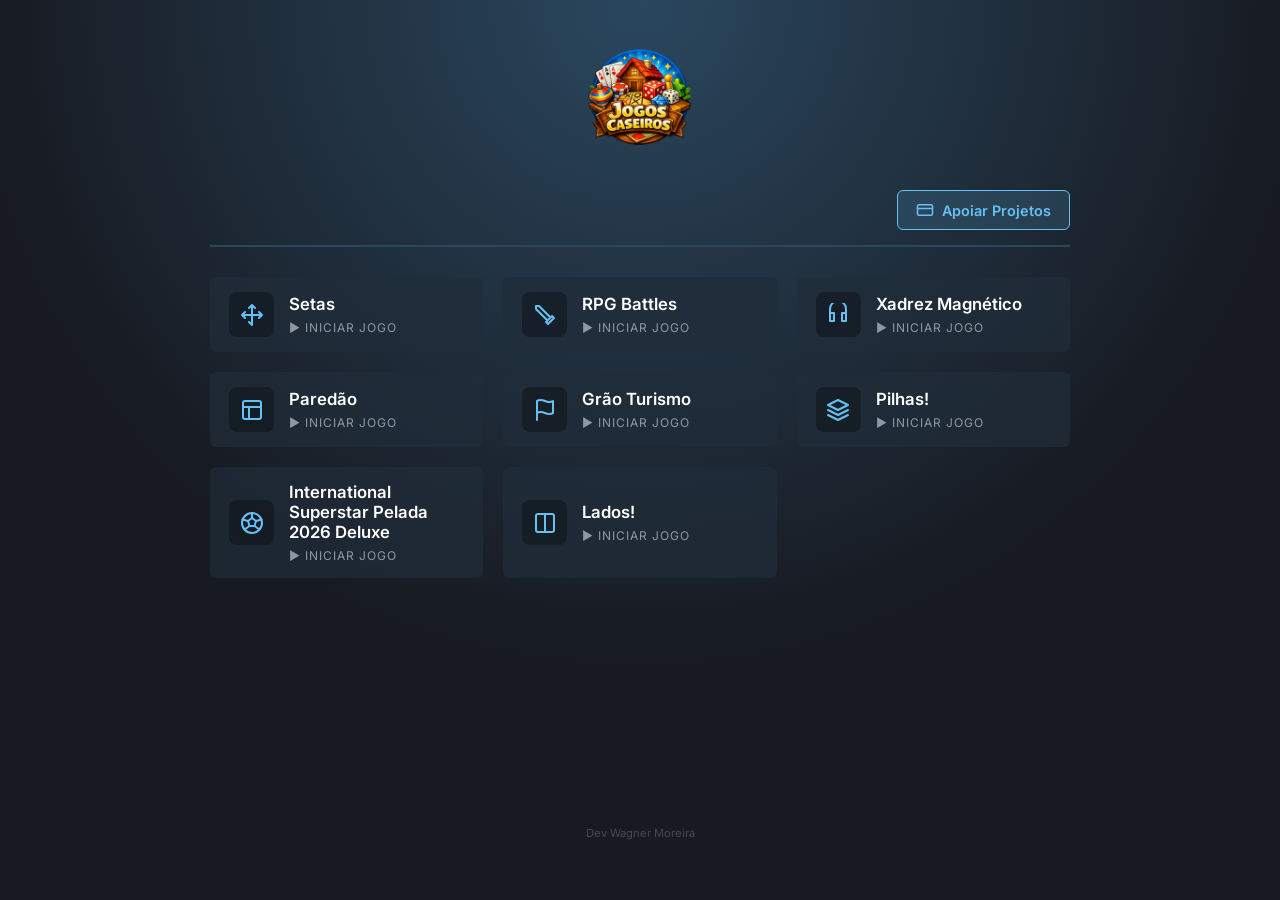
==== index.html @ 15d8c190 "Add files via upload" ====
<!DOCTYPE html>
<html lang="pt-BR">
<head>
    <meta charset="UTF-8">
    <meta name="viewport" content="width=device-width, initial-scale=1.0, maximum-scale=1.0, user-scalable=no">
    
    <!-- Link para o Manifest (Necessário para instalação PWA) -->
    <link rel="manifest" href="manifest.json">
    
    <meta name="mobile-web-app-capable" content="yes">
    <meta name="apple-mobile-web-app-capable" content="yes">
    <meta name="apple-mobile-web-app-status-bar-style" content="black-translucent">
    <meta name="apple-mobile-web-app-title" content="Jogos Caseiros">
    <meta name="theme-color" content="#171a21">
    
    <title>Jogos Caseiros</title>
    
    <style>
        @import url('https://fonts.googleapis.com/css2?family=Inter:wght@300;400;600;700&display=swap');

        * {
            margin: 0;
            padding: 0;
            box-sizing: border-box;
            font-family: 'Inter', sans-serif;
            -webkit-tap-highlight-color: transparent;
        }

        body {
            background-color: #171a21;
            color: #c7d5e0;
            display: flex;
            flex-direction: column;
            align-items: center;
            min-height: 100vh;
            overflow-x: hidden;
            background-image: radial-gradient(circle at 50% 0%, #2a475e 0%, #171a21 60%);
        }

        .app-container {
            width: 100%;
            max-width: 900px;
            padding: 40px 20px;
            display: flex;
            flex-direction: column;
            flex-grow: 1;
        }

        .site-logo {
            height: 120px;
            width: auto;
            max-width: 100%;
            object-fit: contain;
            display: block;
            margin: 0 auto 30px auto;
        }

        .screen {
            display: none;
            flex-direction: column;
            width: 100%;
            opacity: 0;
            transform: translateY(15px);
            transition: opacity 0.4s ease, transform 0.4s ease;
        }

        .screen.active {
            display: flex;
            opacity: 1;
            transform: translateY(0);
        }

        header {
            display: flex;
            justify-content: flex-end; 
            align-items: center; 
            border-bottom: 2px solid #2a475e;
            padding-bottom: 15px;
            margin-bottom: 30px;
            flex-wrap: wrap;
            gap: 15px;
        }

        .header-actions {
            display: flex;
            align-items: center;
            gap: 15px;
            flex-wrap: wrap;
            justify-content: flex-end;
        }

        @keyframes pulseGlow {
            0% { box-shadow: 0 0 0 0 rgba(102, 192, 244, 0.4); }
            70% { box-shadow: 0 0 0 8px rgba(102, 192, 244, 0); }
            100% { box-shadow: 0 0 0 0 rgba(102, 192, 244, 0); }
        }

        .action-btn {
            background: rgba(102, 192, 244, 0.15);
            color: #66c0f4;
            border: 1px solid #66c0f4;
            padding: 10px 18px;
            border-radius: 6px;
            font-size: 0.9rem;
            font-weight: 600;
            cursor: pointer;
            transition: all 0.3s ease;
            display: flex;
            align-items: center;
            gap: 8px;
        }

        .action-btn.highlight {
            animation: pulseGlow 2.5s infinite;
        }

        .action-btn:hover {
            background: #66c0f4;
            color: #171a21;
            animation: none; 
        }

        /* Botão de instalar (Escondido até que o celular permita) */
        #install-btn {
            display: none;
            background: #2a475e;
            color: #ffffff;
            border: 1px solid #66c0f4;
        }
        #install-btn:hover {
            background: #66c0f4;
            color: #171a21;
        }

        .library-grid {
            display: grid;
            grid-template-columns: repeat(auto-fill, minmax(260px, 1fr));
            gap: 20px;
        }

        .game-card {
            background-color: rgba(32, 45, 57, 0.7);
            border-radius: 6px;
            padding: 15px;
            display: flex;
            align-items: center;
            text-decoration: none;
            color: inherit;
            transition: all 0.3s cubic-bezier(0.25, 0.8, 0.25, 1);
            position: relative;
            overflow: hidden;
            border-left: 4px solid transparent;
        }

        .game-card:hover {
            background-color: #2a475e;
            border-left: 4px solid #66c0f4;
            transform: translateX(5px);
            box-shadow: 0 8px 20px rgba(0,0,0,0.4);
        }

        .game-card::after {
            content: '';
            position: absolute;
            top: 0; right: -100%; width: 50%; height: 100%;
            background: linear-gradient(to right, rgba(255,255,255,0) 0%, rgba(255,255,255,0.05) 50%, rgba(255,255,255,0) 100%);
            transform: skewX(-25deg);
            transition: all 0.5s ease;
        }
        .game-card:hover::after {
            right: 150%;
        }

        .icon-box {
            width: 45px;
            height: 45px;
            min-width: 45px;
            background: rgba(0,0,0,0.3);
            border-radius: 8px;
            display: flex;
            justify-content: center;
            align-items: center;
            margin-right: 15px;
            color: #66c0f4;
            transition: 0.3s;
        }

        .game-card:hover .icon-box {
            background: #66c0f4;
            color: #171a21;
        }

        .icon-box svg {
            width: 24px;
            height: 24px;
            stroke: currentColor;
            stroke-width: 2;
            stroke-linecap: round;
            stroke-linejoin: round;
            fill: none;
        }

        .game-info {
            display: flex;
            flex-direction: column;
        }

        .game-title {
            color: #ffffff;
            font-size: 1.05rem;
            font-weight: 600;
            line-height: 1.2;
        }

        .game-status {
            font-size: 0.75rem;
            color: #8f98a0;
            text-transform: uppercase;
            letter-spacing: 1px;
            margin-top: 6px;
            transition: 0.3s;
        }

        .game-card:hover .game-status {
            color: #66c0f4;
        }

        .donation-box {
            background: rgba(32, 45, 57, 0.8);
            border-radius: 8px;
            padding: 30px;
            text-align: center;
            max-width: 400px;
            margin: 40px auto 0 auto;
            box-shadow: 0 10px 30px rgba(0,0,0,0.5);
            border-top: 3px solid #66c0f4; 
        }

        .donation-box p {
            color: #8f98a0;
            margin-bottom: 20px;
            font-size: 0.9rem;
            line-height: 1.5;
        }

        .qr-wrapper {
            background: #ffffff;
            padding: 15px;
            border-radius: 8px;
            display: inline-block;
            margin-bottom: 20px;
        }

        .qr-code {
            width: 180px;
            height: 180px;
            display: block;
        }

        .btn-primary {
            background: linear-gradient(to right, #47bfff 0%, #1a44c2 60%);
            background-position: 25%;
            background-size: 200% auto;
            color: white;
            border: none;
            padding: 12px 20px;
            border-radius: 4px;
            font-size: 1rem;
            font-weight: 600;
            cursor: pointer;
            width: 100%;
            transition: all 0.3s ease;
        }

        .btn-primary:hover {
            background-position: 100%;
        }

        #toast {
            visibility: hidden;
            min-width: 280px;
            background-color: #212121;
            color: #66c0f4;
            border-left: 4px solid #66c0f4;
            display: flex;
            align-items: center;
            border-radius: 4px;
            padding: 16px;
            position: fixed;
            z-index: 10;
            bottom: -50px;
            right: 20px;
            font-size: 0.9rem;
            font-weight: 600;
            opacity: 0;
            transition: opacity 0.4s, bottom 0.4s;
            box-shadow: 0 5px 15px rgba(0,0,0,0.5);
        }

        #toast.show {
            visibility: visible;
            opacity: 1;
            bottom: 20px;
        }

        /* Modal para usuários de iPhone */
        #ios-modal {
            display: none;
            position: fixed;
            top: 0; left: 0; width: 100%; height: 100%;
            background: rgba(0,0,0,0.8);
            z-index: 100;
            justify-content: center;
            align-items: center;
            padding: 20px;
        }
        .ios-box {
            background: #171a21;
            border: 2px solid #66c0f4;
            border-radius: 12px;
            padding: 25px;
            text-align: center;
            max-width: 300px;
        }
        .ios-box p { margin-bottom: 15px; font-size: 0.95rem; }
        .ios-box svg { color: #66c0f4; margin: 10px 0; }

        footer {
            margin-top: auto;
            text-align: center;
            font-size: 0.7rem;
            color: #ffffff;
            opacity: 0.2;
            padding: 20px 0;
        }
    </style>
</head>
<body>

    <div class="app-container">
        
        <img src="assets/img/logo.png" alt="Logo" class="site-logo">
        
        <header>
            <div class="header-actions">
                <!-- Botão de Instalar App (PWA) -->
                <button id="install-btn" class="action-btn">
                    <svg width="18" height="18" viewBox="0 0 24 24" fill="none" stroke="currentColor" stroke-width="2" stroke-linecap="round" stroke-linejoin="round"><path d="M21 15v4a2 2 0 0 1-2 2H5a2 2 0 0 1-2-2v-4"/><polyline points="7 10 12 15 17 10"/><line x1="12" y1="15" x2="12" y2="3"/></svg>
                    Instalar App
                </button>

                <button class="action-btn highlight" onclick="switchScreen('screen-donation')">
                    <svg width="18" height="18" viewBox="0 0 24 24" fill="none" stroke="currentColor" stroke-width="2" stroke-linecap="round" stroke-linejoin="round"><rect x="2" y="5" width="20" height="14" rx="2"/><line x1="2" y1="10" x2="22" y2="10"/></svg>
                    Apoiar Projetos
                </button>
            </div>
        </header>

        <!-- TELA 1: JOGOS -->
        <main id="screen-home" class="screen active">
            <div class="library-grid">
                
                <a href="https://wgrmoreira.github.io/setas_metafofos/" class="game-card" target="_blank">
                    <div class="icon-box"><svg viewBox="0 0 24 24"><path d="M5 9l-3 3 3 3M9 5l3-3 3 3M19 9l3 3-3 3M9 19l3 3-3-3M2 12h20M12 2v20"/></svg></div>
                    <div class="game-info"><span class="game-title">Setas</span><span class="game-status">▶ Iniciar Jogo</span></div>
                </a>

                <a href="https://wgrmoreira.github.io/BattlesRPG/" class="game-card" target="_blank">
                    <div class="icon-box"><svg viewBox="0 0 24 24"><path d="M14.5 17.5L3 6V3h3l11.5 11.5M13 19l6-6 2 2-6 6-2-2z"/></svg></div>
                    <div class="game-info"><span class="game-title">RPG Battles</span><span class="game-status">▶ Iniciar Jogo</span></div>
                </a>

                <a href="https://wgrmoreira.github.io/XadrezMagnetico/" class="game-card" target="_blank">
                    <div class="icon-box"><svg viewBox="0 0 24 24"><path d="M4 10V6a8 8 0 0 1 16 0v4M4 10h4v8H4zM16 10h4v8h-4z"/></svg></div>
                    <div class="game-info"><span class="game-title">Xadrez Magnético</span><span class="game-status">▶ Iniciar Jogo</span></div>
                </a>

                <a href="https://wgrmoreira.github.io/Paredao/" class="game-card" target="_blank">
                    <div class="icon-box"><svg viewBox="0 0 24 24"><rect x="3" y="3" width="18" height="18" rx="2" ry="2"/><line x1="3" y1="9" x2="21" y2="9"/><line x1="9" y1="21" x2="9" y2="9"/></svg></div>
                    <div class="game-info"><span class="game-title">Paredão</span><span class="game-status">▶ Iniciar Jogo</span></div>
                </a>

                <a href="https://wgrmoreira.github.io/graoturismo/" class="game-card" target="_blank">
                    <div class="icon-box"><svg viewBox="0 0 24 24"><path d="M4 15s1-1 4-1 5 2 8 2 4-1 4-1V3s-1 1-4 1-5-2-8-2-4 1-4 1zM4 22v-7"/></svg></div>
                    <div class="game-info"><span class="game-title">Grão Turismo</span><span class="game-status">▶ Iniciar Jogo</span></div>
                </a>

                <a href="https://wgrmoreira.github.io/Pilhas/" class="game-card" target="_blank">
                    <div class="icon-box"><svg viewBox="0 0 24 24"><polygon points="12 2 2 7 12 12 22 7 12 2"/><polyline points="2 12 12 17 22 12"/><polyline points="2 17 12 22 22 17"/></svg></div>
                    <div class="game-info"><span class="game-title">Pilhas!</span><span class="game-status">▶ Iniciar Jogo</span></div>
                </a>

                <a href="https://wgrmoreira.github.io/Pelada26/" class="game-card" target="_blank">
                    <div class="icon-box">
                        <svg viewBox="0 0 24 24">
                            <circle cx="12" cy="12" r="10"/>
                            <polygon points="12 7 16 10 14.5 15 9.5 15 8 10"/>
                            <line x1="12" y1="2" x2="12" y2="7"/>
                            <line x1="21.5" y1="8.5" x2="16" y2="10"/>
                            <line x1="19.5" y1="18.5" x2="14.5" y2="15"/>
                            <line x1="4.5" y1="18.5" x2="9.5" y2="15"/>
                            <line x1="2.5" y1="8.5" x2="8" y2="10"/>
                        </svg>
                    </div>
                    <div class="game-info"><span class="game-title">International Superstar Pelada 2026 Deluxe</span><span class="game-status">▶ Iniciar Jogo</span></div>
                </a>

                <!-- Novo Jogo: Lados! -->
                <a href="https://wgrmoreira.github.io/lados/" class="game-card" target="_blank">
                    <div class="icon-box">
                        <svg viewBox="0 0 24 24">
                            <rect x="3" y="3" width="18" height="18" rx="2" ry="2"/>
                            <line x1="12" y1="3" x2="12" y2="21"/>
                        </svg>
                    </div>
                    <div class="game-info"><span class="game-title">Lados!</span><span class="game-status">▶ Iniciar Jogo</span></div>
                </a>

            </div>
        </main>

        <!-- TELA 2: DOAÇÃO -->
        <main id="screen-donation" class="screen">
            <button class="action-btn" style="width: fit-content; margin-bottom: 20px; animation: none;" onclick="switchScreen('screen-home')">
                <svg width="16" height="16" viewBox="0 0 24 24" fill="none" stroke="currentColor" stroke-width="2" stroke-linecap="round" stroke-linejoin="round"><line x1="19" y1="12" x2="5" y2="12"/><polyline points="12 19 5 12 12 5"/></svg>
                Voltar aos Jogos
            </button>

            <div class="donation-box">
                <h2 style="color: #ffffff; margin-bottom: 10px;">Apoie o Desenvolvedor</h2>
                <p>Apoie o desenvolvedor enviando um PIX de QUALQUER valor. Qualquer ajuda é bem vinda.<br>Nos próximos jogos farei homenagens a quem nos apoiar.</p>
                
                <div class="qr-wrapper">
                    <img id="qr-img" alt="QR Code PIX" class="qr-code">
                </div>
                
                <button class="btn-primary" onclick="copiarPix()">Copiar Código PIX</button>
            </div>
        </main>

        <footer>Dev Wagner Moreira</footer>
    </div>

    <!-- Modais e Avisos -->
    <div id="toast">
        <svg width="20" height="20" style="margin-right: 10px;" viewBox="0 0 24 24" fill="none" stroke="currentColor" stroke-width="2" stroke-linecap="round" stroke-linejoin="round"><path d="M22 11.08V12a10 10 0 1 1-5.93-9.14"/><polyline points="22 4 12 14.01 9 11.01"/></svg>
        Código PIX copiado!
    </div>

    <div id="ios-modal">
        <div class="ios-box">
            <h3 style="margin-bottom:10px; color:#ffffff;">Instalar no iPhone</h3>
            <p>Para instalar o app, toque no ícone de Compartilhar abaixo:</p>
            <svg width="30" height="30" viewBox="0 0 24 24" fill="none" stroke="currentColor" stroke-width="2" stroke-linecap="round" stroke-linejoin="round"><path d="M4 12v8a2 2 0 0 0 2 2h12a2 2 0 0 0 2-2v-8"/><polyline points="16 6 12 2 8 6"/><line x1="12" y1="2" x2="12" y2="15"/></svg>
            <p>E depois selecione:<br><strong>"Adicionar à Tela de Início"</strong></p>
            <button class="btn-primary" onclick="document.getElementById('ios-modal').style.display='none'">Entendi</button>
        </div>
    </div>

    <script>
        // Registrar Service Worker para PWA
        if ('serviceWorker' in navigator) {
            navigator.serviceWorker.register('sw.js').catch((error) => console.log('Service Worker falhou', error));
        }

        // Lógica de Instalação (PWA)
        let deferredPrompt;
        const installBtn = document.getElementById('install-btn');

        // Verifica se é iOS e se já não está instalado
        const isIos = () => {
            const userAgent = window.navigator.userAgent.toLowerCase();
            return /iphone|ipad|ipod/.test(userAgent);
        }
        const isInStandaloneMode = () => ('standalone' in window.navigator) && (window.navigator.standalone);

        if (isIos() && !isInStandaloneMode()) {
            installBtn.style.display = 'flex'; // Mostra botão no iOS
            installBtn.addEventListener('click', () => {
                document.getElementById('ios-modal').style.display = 'flex'; // Abre tutorial do iPhone
            });
        }

        // Detecta Android/Chrome e libera o prompt nativo
        window.addEventListener('beforeinstallprompt', (e) => {
            e.preventDefault(); 
            deferredPrompt = e; 
            installBtn.style.display = 'flex'; 
        });

        installBtn.addEventListener('click', async () => {
            if (deferredPrompt) {
                deferredPrompt.prompt();
                const { outcome } = await deferredPrompt.userChoice;
                if (outcome === 'accepted') {
                    installBtn.style.display = 'none'; 
                }
                deferredPrompt = null;
            }
        });

        // Lógica de Tela Cheia automática nos jogos
        function activateFullscreen() {
            if (!document.fullscreenElement) {
                document.documentElement.requestFullscreen().catch(() => {});
            }
        }
        document.body.addEventListener('click', activateFullscreen, { once: true });
        document.body.addEventListener('touchstart', activateFullscreen, { once: true });

        // Troca de Telas
        function switchScreen(screenId) {
            const screens = document.querySelectorAll('.screen');
            screens.forEach(screen => {
                if(screen.classList.contains('active')) {
                    screen.style.opacity = '0';
                    screen.style.transform = 'translateY(15px)';
                    setTimeout(() => screen.classList.remove('active'), 300);
                }
            });
            setTimeout(() => {
                const newScreen = document.getElementById(screenId);
                newScreen.classList.add('active');
                setTimeout(() => {
                    newScreen.style.opacity = '1';
                    newScreen.style.transform = 'translateY(0)';
                }, 50);
            }, 300);
        }

        // PIX
        const pixPayloadValido = "00020126330014br.gov.bcb.pix0111044311047635204000053039865802BR5911WGR MOREIRA6006BRASIL62070503***63046C23"; 
        document.getElementById('qr-img').src = `https://api.qrserver.com/v1/create-qr-code/?size=200x200&data=${encodeURIComponent(pixPayloadValido)}`;

        function copiarPix() {
            navigator.clipboard.writeText(pixPayloadValido).then(() => {
                const toast = document.getElementById("toast");
                toast.className = "show";
                setTimeout(() => { toast.className = toast.className.replace("show", ""); }, 3500);
            }).catch(err => console.error('Erro ao copiar: ', err));
        }
    </script>
</body>
</html>
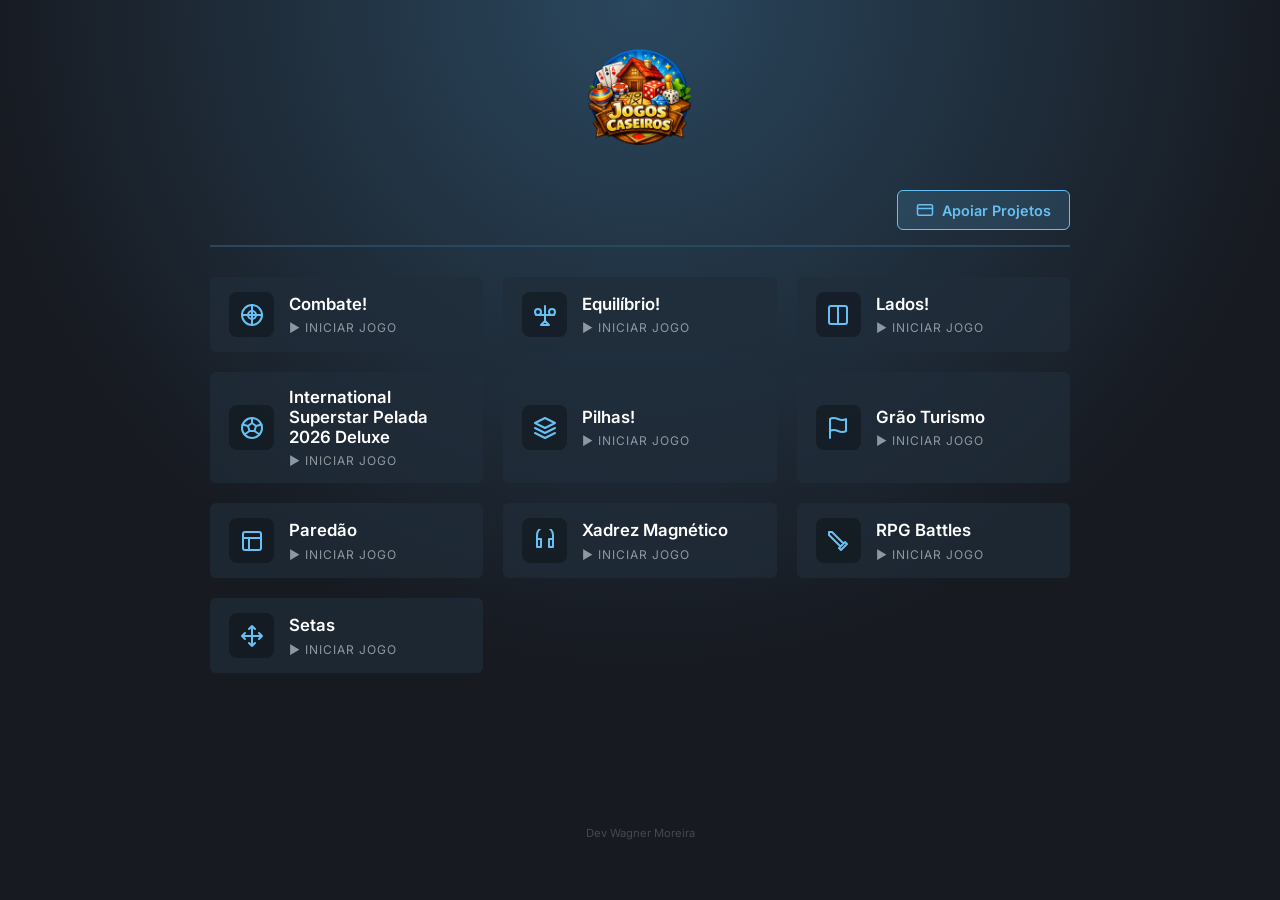
==== commit de5f001b: "Add files via upload" ====
--- a/index.html
+++ b/index.html
@@ -120,7 +120,6 @@
             animation: none; 
         }
 
-        /* Botão de instalar (Escondido até que o celular permita) */
         #install-btn {
             display: none;
             background: #2a475e;
@@ -303,7 +302,6 @@
             bottom: 20px;
         }
 
-        /* Modal para usuários de iPhone */
         #ios-modal {
             display: none;
             position: fixed;
@@ -343,7 +341,6 @@
         
         <header>
             <div class="header-actions">
-                <!-- Botão de Instalar App (PWA) -->
                 <button id="install-btn" class="action-btn">
                     <svg width="18" height="18" viewBox="0 0 24 24" fill="none" stroke="currentColor" stroke-width="2" stroke-linecap="round" stroke-linejoin="round"><path d="M21 15v4a2 2 0 0 1-2 2H5a2 2 0 0 1-2-2v-4"/><polyline points="7 10 12 15 17 10"/><line x1="12" y1="15" x2="12" y2="3"/></svg>
                     Instalar App
@@ -356,40 +353,49 @@
             </div>
         </header>
 
-        <!-- TELA 1: JOGOS -->
+        <!-- TELA 1: JOGOS (ORDENADOS DO MAIS NOVO AO MAIS VELHO) -->
         <main id="screen-home" class="screen active">
             <div class="library-grid">
+
+                <!-- NOVO: Combate! -->
+                <a href="https://wgrmoreira.github.io/Combate/" class="game-card" target="_blank">
+                    <div class="icon-box">
+                        <svg viewBox="0 0 24 24">
+                            <circle cx="12" cy="12" r="10"/>
+                            <line x1="12" y1="2" x2="12" y2="22"/>
+                            <line x1="2" y1="12" x2="22" y2="12"/>
+                            <circle cx="12" cy="12" r="4"/>
+                        </svg>
+                    </div>
+                    <div class="game-info"><span class="game-title">Combate!</span><span class="game-status">▶ Iniciar Jogo</span></div>
+                </a>
+
+                <!-- NOVO: Equilíbrio! -->
+                <a href="https://wgrmoreira.github.io/Equilibrar/" class="game-card" target="_blank">
+                    <div class="icon-box">
+                        <svg viewBox="0 0 24 24">
+                            <path d="M12 3v15"/>
+                            <path d="M3 12h18"/>
+                            <path d="M12 18l-4 4h8z"/>
+                            <circle cx="5" cy="9" r="3"/>
+                            <circle cx="19" cy="9" r="3"/>
+                        </svg>
+                    </div>
+                    <div class="game-info"><span class="game-title">Equilíbrio!</span><span class="game-status">▶ Iniciar Jogo</span></div>
+                </a>
                 
-                <a href="https://wgrmoreira.github.io/setas_metafofos/" class="game-card" target="_blank">
-                    <div class="icon-box"><svg viewBox="0 0 24 24"><path d="M5 9l-3 3 3 3M9 5l3-3 3 3M19 9l3 3-3 3M9 19l3 3-3-3M2 12h20M12 2v20"/></svg></div>
-                    <div class="game-info"><span class="game-title">Setas</span><span class="game-status">▶ Iniciar Jogo</span></div>
-                </a>
-
-                <a href="https://wgrmoreira.github.io/BattlesRPG/" class="game-card" target="_blank">
-                    <div class="icon-box"><svg viewBox="0 0 24 24"><path d="M14.5 17.5L3 6V3h3l11.5 11.5M13 19l6-6 2 2-6 6-2-2z"/></svg></div>
-                    <div class="game-info"><span class="game-title">RPG Battles</span><span class="game-status">▶ Iniciar Jogo</span></div>
-                </a>
-
-                <a href="https://wgrmoreira.github.io/XadrezMagnetico/" class="game-card" target="_blank">
-                    <div class="icon-box"><svg viewBox="0 0 24 24"><path d="M4 10V6a8 8 0 0 1 16 0v4M4 10h4v8H4zM16 10h4v8h-4z"/></svg></div>
-                    <div class="game-info"><span class="game-title">Xadrez Magnético</span><span class="game-status">▶ Iniciar Jogo</span></div>
-                </a>
-
-                <a href="https://wgrmoreira.github.io/Paredao/" class="game-card" target="_blank">
-                    <div class="icon-box"><svg viewBox="0 0 24 24"><rect x="3" y="3" width="18" height="18" rx="2" ry="2"/><line x1="3" y1="9" x2="21" y2="9"/><line x1="9" y1="21" x2="9" y2="9"/></svg></div>
-                    <div class="game-info"><span class="game-title">Paredão</span><span class="game-status">▶ Iniciar Jogo</span></div>
-                </a>
-
-                <a href="https://wgrmoreira.github.io/graoturismo/" class="game-card" target="_blank">
-                    <div class="icon-box"><svg viewBox="0 0 24 24"><path d="M4 15s1-1 4-1 5 2 8 2 4-1 4-1V3s-1 1-4 1-5-2-8-2-4 1-4 1zM4 22v-7"/></svg></div>
-                    <div class="game-info"><span class="game-title">Grão Turismo</span><span class="game-status">▶ Iniciar Jogo</span></div>
-                </a>
-
-                <a href="https://wgrmoreira.github.io/Pilhas/" class="game-card" target="_blank">
-                    <div class="icon-box"><svg viewBox="0 0 24 24"><polygon points="12 2 2 7 12 12 22 7 12 2"/><polyline points="2 12 12 17 22 12"/><polyline points="2 17 12 22 22 17"/></svg></div>
-                    <div class="game-info"><span class="game-title">Pilhas!</span><span class="game-status">▶ Iniciar Jogo</span></div>
-                </a>
-
+                <!-- Lados! -->
+                <a href="https://wgrmoreira.github.io/lados/" class="game-card" target="_blank">
+                    <div class="icon-box">
+                        <svg viewBox="0 0 24 24">
+                            <rect x="3" y="3" width="18" height="18" rx="2" ry="2"/>
+                            <line x1="12" y1="3" x2="12" y2="21"/>
+                        </svg>
+                    </div>
+                    <div class="game-info"><span class="game-title">Lados!</span><span class="game-status">▶ Iniciar Jogo</span></div>
+                </a>
+
+                <!-- International Superstar Pelada 2026 Deluxe -->
                 <a href="https://wgrmoreira.github.io/Pelada26/" class="game-card" target="_blank">
                     <div class="icon-box">
                         <svg viewBox="0 0 24 24">
@@ -405,15 +411,40 @@
                     <div class="game-info"><span class="game-title">International Superstar Pelada 2026 Deluxe</span><span class="game-status">▶ Iniciar Jogo</span></div>
                 </a>
 
-                <!-- Novo Jogo: Lados! -->
-                <a href="https://wgrmoreira.github.io/lados/" class="game-card" target="_blank">
-                    <div class="icon-box">
-                        <svg viewBox="0 0 24 24">
-                            <rect x="3" y="3" width="18" height="18" rx="2" ry="2"/>
-                            <line x1="12" y1="3" x2="12" y2="21"/>
-                        </svg>
-                    </div>
-                    <div class="game-info"><span class="game-title">Lados!</span><span class="game-status">▶ Iniciar Jogo</span></div>
+                <!-- Pilhas! -->
+                <a href="https://wgrmoreira.github.io/Pilhas/" class="game-card" target="_blank">
+                    <div class="icon-box"><svg viewBox="0 0 24 24"><polygon points="12 2 2 7 12 12 22 7 12 2"/><polyline points="2 12 12 17 22 12"/><polyline points="2 17 12 22 22 17"/></svg></div>
+                    <div class="game-info"><span class="game-title">Pilhas!</span><span class="game-status">▶ Iniciar Jogo</span></div>
+                </a>
+
+                <!-- Grão Turismo -->
+                <a href="https://wgrmoreira.github.io/graoturismo/" class="game-card" target="_blank">
+                    <div class="icon-box"><svg viewBox="0 0 24 24"><path d="M4 15s1-1 4-1 5 2 8 2 4-1 4-1V3s-1 1-4 1-5-2-8-2-4 1-4 1zM4 22v-7"/></svg></div>
+                    <div class="game-info"><span class="game-title">Grão Turismo</span><span class="game-status">▶ Iniciar Jogo</span></div>
+                </a>
+
+                <!-- Paredão -->
+                <a href="https://wgrmoreira.github.io/Paredao/" class="game-card" target="_blank">
+                    <div class="icon-box"><svg viewBox="0 0 24 24"><rect x="3" y="3" width="18" height="18" rx="2" ry="2"/><line x1="3" y1="9" x2="21" y2="9"/><line x1="9" y1="21" x2="9" y2="9"/></svg></div>
+                    <div class="game-info"><span class="game-title">Paredão</span><span class="game-status">▶ Iniciar Jogo</span></div>
+                </a>
+
+                <!-- Xadrez Magnético -->
+                <a href="https://wgrmoreira.github.io/XadrezMagnetico/" class="game-card" target="_blank">
+                    <div class="icon-box"><svg viewBox="0 0 24 24"><path d="M4 10V6a8 8 0 0 1 16 0v4M4 10h4v8H4zM16 10h4v8h-4z"/></svg></div>
+                    <div class="game-info"><span class="game-title">Xadrez Magnético</span><span class="game-status">▶ Iniciar Jogo</span></div>
+                </a>
+
+                <!-- RPG Battles -->
+                <a href="https://wgrmoreira.github.io/BattlesRPG/" class="game-card" target="_blank">
+                    <div class="icon-box"><svg viewBox="0 0 24 24"><path d="M14.5 17.5L3 6V3h3l11.5 11.5M13 19l6-6 2 2-6 6-2-2z"/></svg></div>
+                    <div class="game-info"><span class="game-title">RPG Battles</span><span class="game-status">▶ Iniciar Jogo</span></div>
+                </a>
+
+                <!-- Setas -->
+                <a href="https://wgrmoreira.github.io/setas_metafofos/" class="game-card" target="_blank">
+                    <div class="icon-box"><svg viewBox="0 0 24 24"><path d="M5 9l-3 3 3 3M9 5l3-3 3 3M19 9l3 3-3 3M9 19l3 3 3-3M2 12h20M12 2v20"/></svg></div>
+                    <div class="game-info"><span class="game-title">Setas</span><span class="game-status">▶ Iniciar Jogo</span></div>
                 </a>
 
             </div>
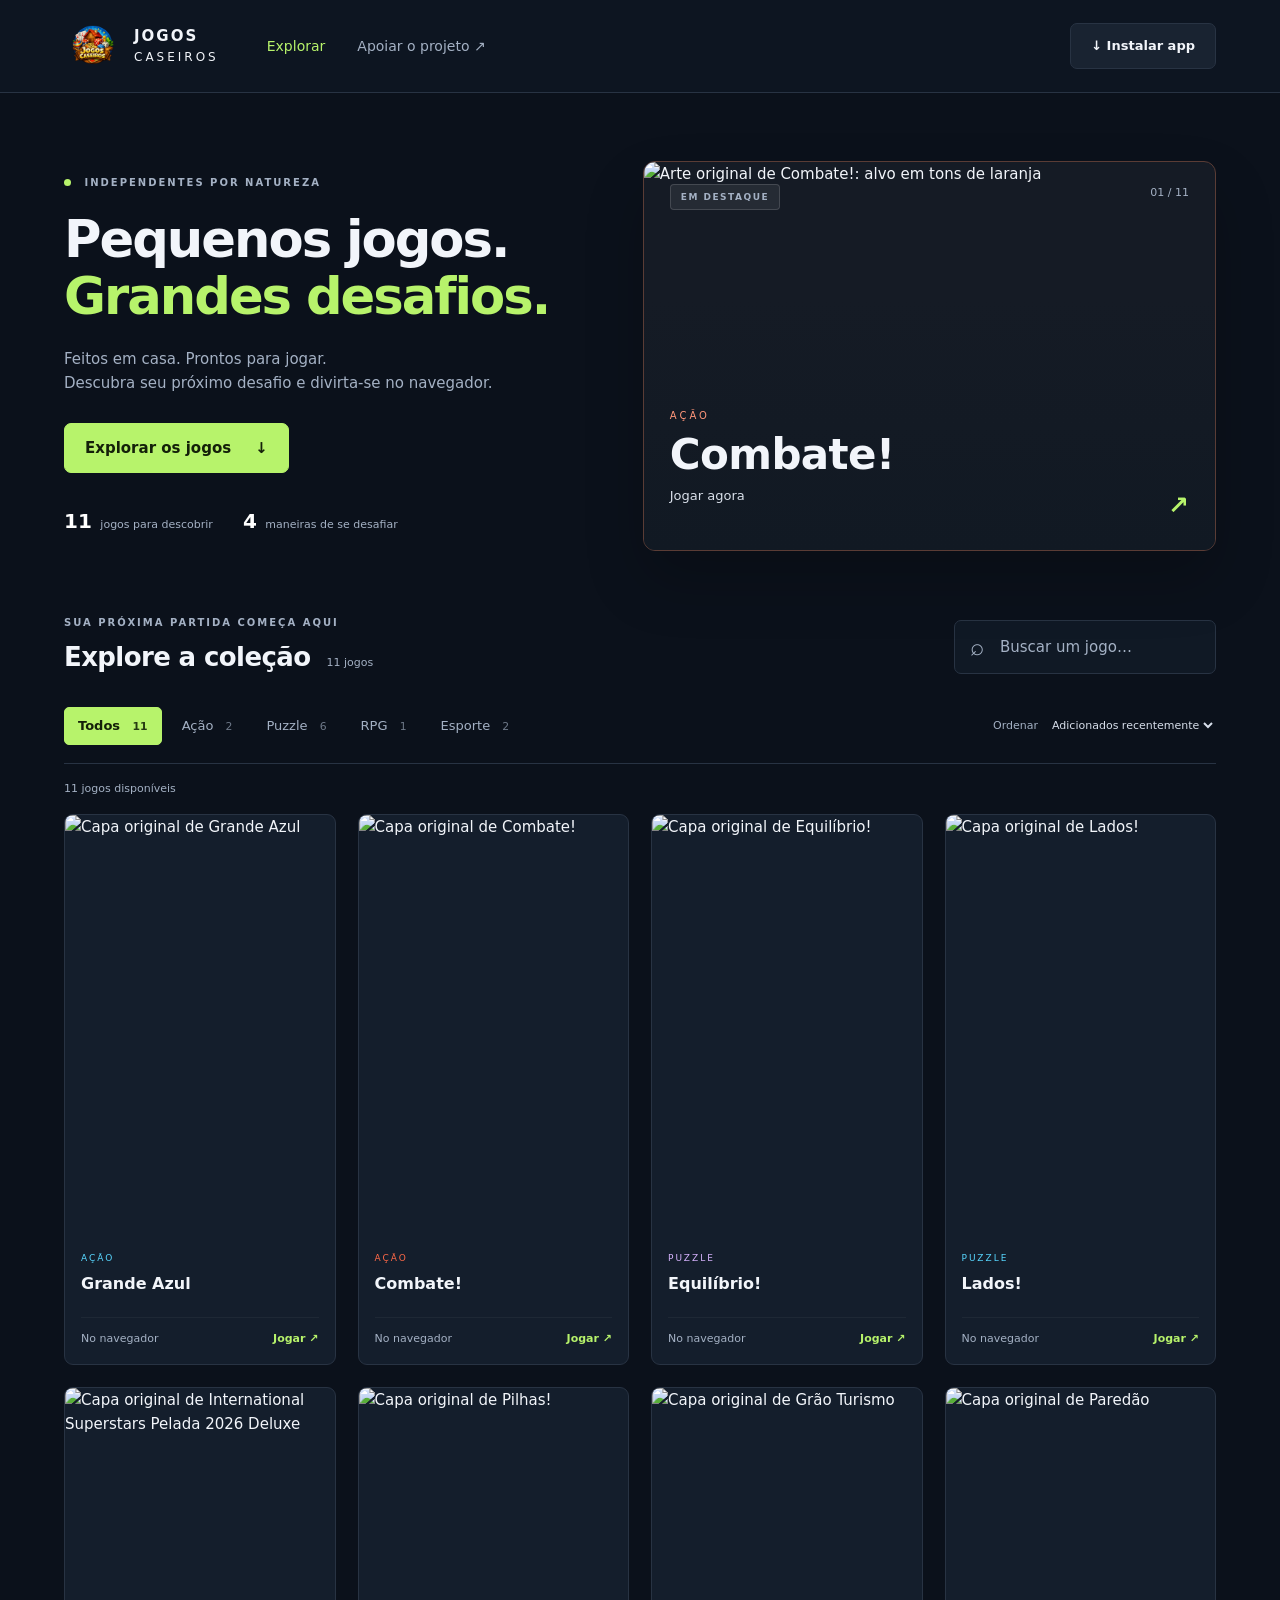
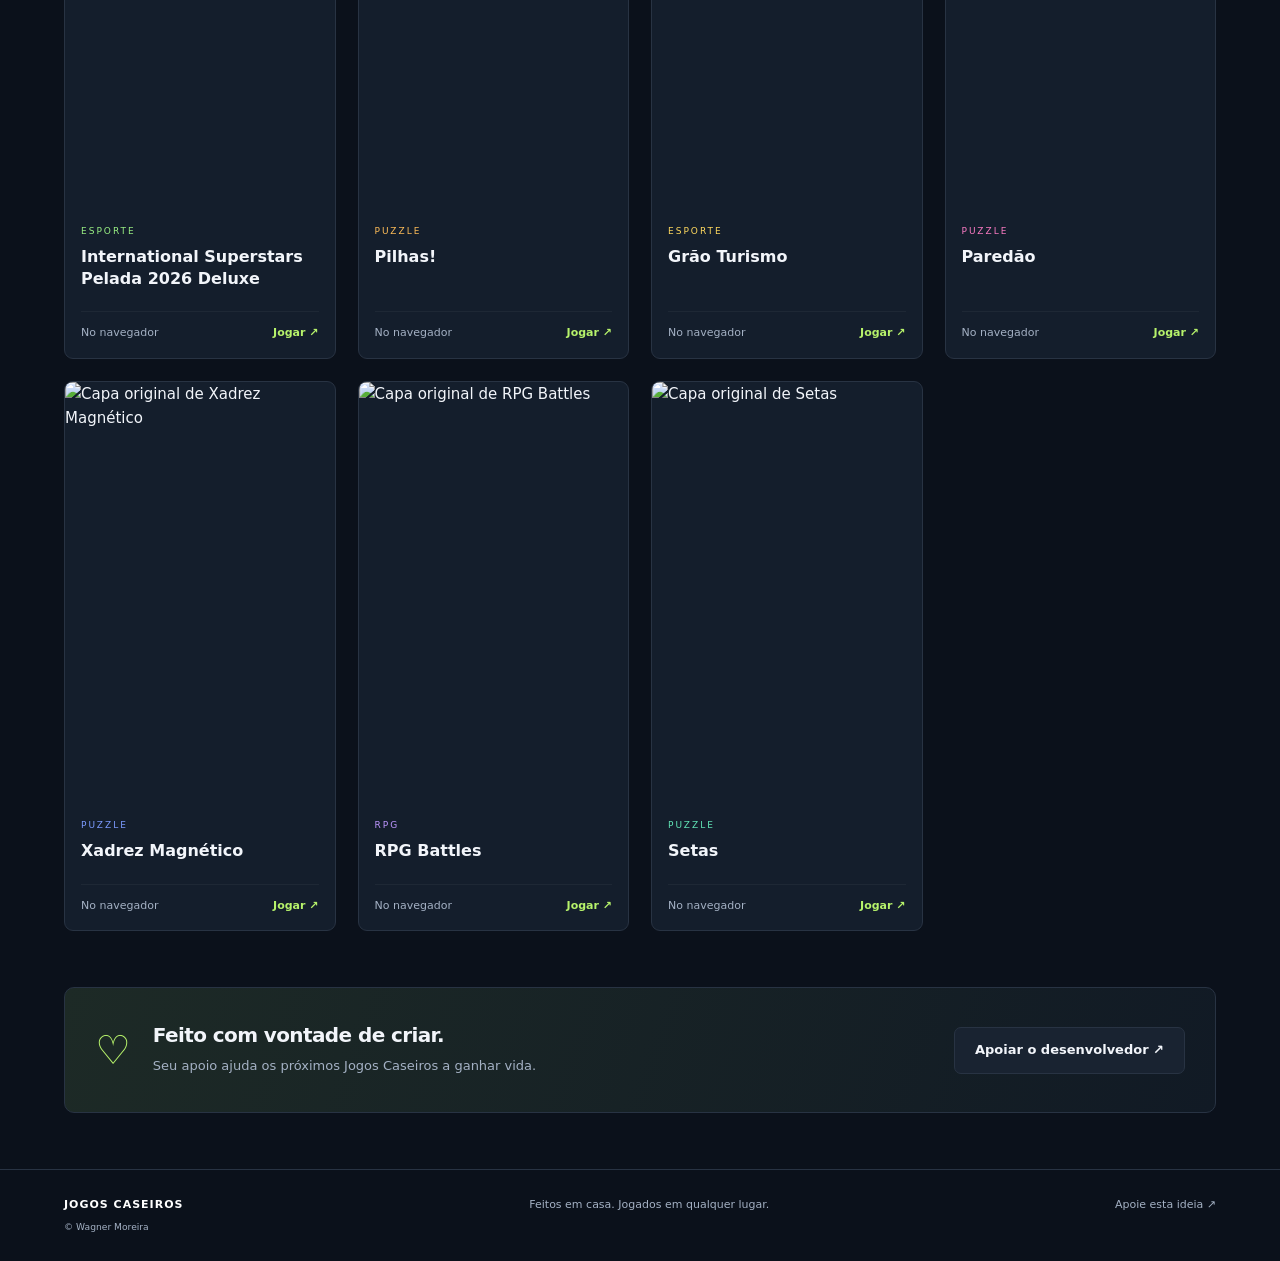
==== commit 4398153c: "Add files via upload" ====
--- a/index.html
+++ b/index.html
@@ -1,575 +1,8 @@
-<!DOCTYPE html>
-<html lang="pt-BR">
-<head>
-    <meta charset="UTF-8">
-    <meta name="viewport" content="width=device-width, initial-scale=1.0, maximum-scale=1.0, user-scalable=no">
-    
-    <!-- Link para o Manifest (Necessário para instalação PWA) -->
-    <link rel="manifest" href="manifest.json">
-    
-    <meta name="mobile-web-app-capable" content="yes">
-    <meta name="apple-mobile-web-app-capable" content="yes">
-    <meta name="apple-mobile-web-app-status-bar-style" content="black-translucent">
-    <meta name="apple-mobile-web-app-title" content="Jogos Caseiros">
-    <meta name="theme-color" content="#171a21">
-    
-    <title>Jogos Caseiros</title>
-    
-    <style>
-        @import url('https://fonts.googleapis.com/css2?family=Inter:wght@300;400;600;700&display=swap');
-
-        * {
-            margin: 0;
-            padding: 0;
-            box-sizing: border-box;
-            font-family: 'Inter', sans-serif;
-            -webkit-tap-highlight-color: transparent;
-        }
-
-        body {
-            background-color: #171a21;
-            color: #c7d5e0;
-            display: flex;
-            flex-direction: column;
-            align-items: center;
-            min-height: 100vh;
-            overflow-x: hidden;
-            background-image: radial-gradient(circle at 50% 0%, #2a475e 0%, #171a21 60%);
-        }
-
-        .app-container {
-            width: 100%;
-            max-width: 900px;
-            padding: 40px 20px;
-            display: flex;
-            flex-direction: column;
-            flex-grow: 1;
-        }
-
-        .site-logo {
-            height: 120px;
-            width: auto;
-            max-width: 100%;
-            object-fit: contain;
-            display: block;
-            margin: 0 auto 30px auto;
-        }
-
-        .screen {
-            display: none;
-            flex-direction: column;
-            width: 100%;
-            opacity: 0;
-            transform: translateY(15px);
-            transition: opacity 0.4s ease, transform 0.4s ease;
-        }
-
-        .screen.active {
-            display: flex;
-            opacity: 1;
-            transform: translateY(0);
-        }
-
-        header {
-            display: flex;
-            justify-content: flex-end; 
-            align-items: center; 
-            border-bottom: 2px solid #2a475e;
-            padding-bottom: 15px;
-            margin-bottom: 30px;
-            flex-wrap: wrap;
-            gap: 15px;
-        }
-
-        .header-actions {
-            display: flex;
-            align-items: center;
-            gap: 15px;
-            flex-wrap: wrap;
-            justify-content: flex-end;
-        }
-
-        @keyframes pulseGlow {
-            0% { box-shadow: 0 0 0 0 rgba(102, 192, 244, 0.4); }
-            70% { box-shadow: 0 0 0 8px rgba(102, 192, 244, 0); }
-            100% { box-shadow: 0 0 0 0 rgba(102, 192, 244, 0); }
-        }
-
-        .action-btn {
-            background: rgba(102, 192, 244, 0.15);
-            color: #66c0f4;
-            border: 1px solid #66c0f4;
-            padding: 10px 18px;
-            border-radius: 6px;
-            font-size: 0.9rem;
-            font-weight: 600;
-            cursor: pointer;
-            transition: all 0.3s ease;
-            display: flex;
-            align-items: center;
-            gap: 8px;
-        }
-
-        .action-btn.highlight {
-            animation: pulseGlow 2.5s infinite;
-        }
-
-        .action-btn:hover {
-            background: #66c0f4;
-            color: #171a21;
-            animation: none; 
-        }
-
-        #install-btn {
-            display: none;
-            background: #2a475e;
-            color: #ffffff;
-            border: 1px solid #66c0f4;
-        }
-        #install-btn:hover {
-            background: #66c0f4;
-            color: #171a21;
-        }
-
-        .library-grid {
-            display: grid;
-            grid-template-columns: repeat(auto-fill, minmax(260px, 1fr));
-            gap: 20px;
-        }
-
-        .game-card {
-            background-color: rgba(32, 45, 57, 0.7);
-            border-radius: 6px;
-            padding: 15px;
-            display: flex;
-            align-items: center;
-            text-decoration: none;
-            color: inherit;
-            transition: all 0.3s cubic-bezier(0.25, 0.8, 0.25, 1);
-            position: relative;
-            overflow: hidden;
-            border-left: 4px solid transparent;
-        }
-
-        .game-card:hover {
-            background-color: #2a475e;
-            border-left: 4px solid #66c0f4;
-            transform: translateX(5px);
-            box-shadow: 0 8px 20px rgba(0,0,0,0.4);
-        }
-
-        .game-card::after {
-            content: '';
-            position: absolute;
-            top: 0; right: -100%; width: 50%; height: 100%;
-            background: linear-gradient(to right, rgba(255,255,255,0) 0%, rgba(255,255,255,0.05) 50%, rgba(255,255,255,0) 100%);
-            transform: skewX(-25deg);
-            transition: all 0.5s ease;
-        }
-        .game-card:hover::after {
-            right: 150%;
-        }
-
-        .icon-box {
-            width: 45px;
-            height: 45px;
-            min-width: 45px;
-            background: rgba(0,0,0,0.3);
-            border-radius: 8px;
-            display: flex;
-            justify-content: center;
-            align-items: center;
-            margin-right: 15px;
-            color: #66c0f4;
-            transition: 0.3s;
-        }
-
-        .game-card:hover .icon-box {
-            background: #66c0f4;
-            color: #171a21;
-        }
-
-        .icon-box svg {
-            width: 24px;
-            height: 24px;
-            stroke: currentColor;
-            stroke-width: 2;
-            stroke-linecap: round;
-            stroke-linejoin: round;
-            fill: none;
-        }
-
-        .game-info {
-            display: flex;
-            flex-direction: column;
-        }
-
-        .game-title {
-            color: #ffffff;
-            font-size: 1.05rem;
-            font-weight: 600;
-            line-height: 1.2;
-        }
-
-        .game-status {
-            font-size: 0.75rem;
-            color: #8f98a0;
-            text-transform: uppercase;
-            letter-spacing: 1px;
-            margin-top: 6px;
-            transition: 0.3s;
-        }
-
-        .game-card:hover .game-status {
-            color: #66c0f4;
-        }
-
-        .donation-box {
-            background: rgba(32, 45, 57, 0.8);
-            border-radius: 8px;
-            padding: 30px;
-            text-align: center;
-            max-width: 400px;
-            margin: 40px auto 0 auto;
-            box-shadow: 0 10px 30px rgba(0,0,0,0.5);
-            border-top: 3px solid #66c0f4; 
-        }
-
-        .donation-box p {
-            color: #8f98a0;
-            margin-bottom: 20px;
-            font-size: 0.9rem;
-            line-height: 1.5;
-        }
-
-        .qr-wrapper {
-            background: #ffffff;
-            padding: 15px;
-            border-radius: 8px;
-            display: inline-block;
-            margin-bottom: 20px;
-        }
-
-        .qr-code {
-            width: 180px;
-            height: 180px;
-            display: block;
-        }
-
-        .btn-primary {
-            background: linear-gradient(to right, #47bfff 0%, #1a44c2 60%);
-            background-position: 25%;
-            background-size: 200% auto;
-            color: white;
-            border: none;
-            padding: 12px 20px;
-            border-radius: 4px;
-            font-size: 1rem;
-            font-weight: 600;
-            cursor: pointer;
-            width: 100%;
-            transition: all 0.3s ease;
-        }
-
-        .btn-primary:hover {
-            background-position: 100%;
-        }
-
-        #toast {
-            visibility: hidden;
-            min-width: 280px;
-            background-color: #212121;
-            color: #66c0f4;
-            border-left: 4px solid #66c0f4;
-            display: flex;
-            align-items: center;
-            border-radius: 4px;
-            padding: 16px;
-            position: fixed;
-            z-index: 10;
-            bottom: -50px;
-            right: 20px;
-            font-size: 0.9rem;
-            font-weight: 600;
-            opacity: 0;
-            transition: opacity 0.4s, bottom 0.4s;
-            box-shadow: 0 5px 15px rgba(0,0,0,0.5);
-        }
-
-        #toast.show {
-            visibility: visible;
-            opacity: 1;
-            bottom: 20px;
-        }
-
-        #ios-modal {
-            display: none;
-            position: fixed;
-            top: 0; left: 0; width: 100%; height: 100%;
-            background: rgba(0,0,0,0.8);
-            z-index: 100;
-            justify-content: center;
-            align-items: center;
-            padding: 20px;
-        }
-        .ios-box {
-            background: #171a21;
-            border: 2px solid #66c0f4;
-            border-radius: 12px;
-            padding: 25px;
-            text-align: center;
-            max-width: 300px;
-        }
-        .ios-box p { margin-bottom: 15px; font-size: 0.95rem; }
-        .ios-box svg { color: #66c0f4; margin: 10px 0; }
-
-        footer {
-            margin-top: auto;
-            text-align: center;
-            font-size: 0.7rem;
-            color: #ffffff;
-            opacity: 0.2;
-            padding: 20px 0;
-        }
-    </style>
-</head>
-<body>
-
-    <div class="app-container">
-        
-        <img src="assets/img/logo.png" alt="Logo" class="site-logo">
-        
-        <header>
-            <div class="header-actions">
-                <button id="install-btn" class="action-btn">
-                    <svg width="18" height="18" viewBox="0 0 24 24" fill="none" stroke="currentColor" stroke-width="2" stroke-linecap="round" stroke-linejoin="round"><path d="M21 15v4a2 2 0 0 1-2 2H5a2 2 0 0 1-2-2v-4"/><polyline points="7 10 12 15 17 10"/><line x1="12" y1="15" x2="12" y2="3"/></svg>
-                    Instalar App
-                </button>
-
-                <button class="action-btn highlight" onclick="switchScreen('screen-donation')">
-                    <svg width="18" height="18" viewBox="0 0 24 24" fill="none" stroke="currentColor" stroke-width="2" stroke-linecap="round" stroke-linejoin="round"><rect x="2" y="5" width="20" height="14" rx="2"/><line x1="2" y1="10" x2="22" y2="10"/></svg>
-                    Apoiar Projetos
-                </button>
-            </div>
-        </header>
-
-        <!-- TELA 1: JOGOS (ORDENADOS DO MAIS NOVO AO MAIS VELHO) -->
-        <main id="screen-home" class="screen active">
-            <div class="library-grid">
-
-                <!-- NOVO: Combate! -->
-                <a href="https://wgrmoreira.github.io/Combate/" class="game-card" target="_blank">
-                    <div class="icon-box">
-                        <svg viewBox="0 0 24 24">
-                            <circle cx="12" cy="12" r="10"/>
-                            <line x1="12" y1="2" x2="12" y2="22"/>
-                            <line x1="2" y1="12" x2="22" y2="12"/>
-                            <circle cx="12" cy="12" r="4"/>
-                        </svg>
-                    </div>
-                    <div class="game-info"><span class="game-title">Combate!</span><span class="game-status">▶ Iniciar Jogo</span></div>
-                </a>
-
-                <!-- NOVO: Equilíbrio! -->
-                <a href="https://wgrmoreira.github.io/Equilibrar/" class="game-card" target="_blank">
-                    <div class="icon-box">
-                        <svg viewBox="0 0 24 24">
-                            <path d="M12 3v15"/>
-                            <path d="M3 12h18"/>
-                            <path d="M12 18l-4 4h8z"/>
-                            <circle cx="5" cy="9" r="3"/>
-                            <circle cx="19" cy="9" r="3"/>
-                        </svg>
-                    </div>
-                    <div class="game-info"><span class="game-title">Equilíbrio!</span><span class="game-status">▶ Iniciar Jogo</span></div>
-                </a>
-                
-                <!-- Lados! -->
-                <a href="https://wgrmoreira.github.io/lados/" class="game-card" target="_blank">
-                    <div class="icon-box">
-                        <svg viewBox="0 0 24 24">
-                            <rect x="3" y="3" width="18" height="18" rx="2" ry="2"/>
-                            <line x1="12" y1="3" x2="12" y2="21"/>
-                        </svg>
-                    </div>
-                    <div class="game-info"><span class="game-title">Lados!</span><span class="game-status">▶ Iniciar Jogo</span></div>
-                </a>
-
-                <!-- International Superstar Pelada 2026 Deluxe -->
-                <a href="https://wgrmoreira.github.io/Pelada26/" class="game-card" target="_blank">
-                    <div class="icon-box">
-                        <svg viewBox="0 0 24 24">
-                            <circle cx="12" cy="12" r="10"/>
-                            <polygon points="12 7 16 10 14.5 15 9.5 15 8 10"/>
-                            <line x1="12" y1="2" x2="12" y2="7"/>
-                            <line x1="21.5" y1="8.5" x2="16" y2="10"/>
-                            <line x1="19.5" y1="18.5" x2="14.5" y2="15"/>
-                            <line x1="4.5" y1="18.5" x2="9.5" y2="15"/>
-                            <line x1="2.5" y1="8.5" x2="8" y2="10"/>
-                        </svg>
-                    </div>
-                    <div class="game-info"><span class="game-title">International Superstar Pelada 2026 Deluxe</span><span class="game-status">▶ Iniciar Jogo</span></div>
-                </a>
-
-                <!-- Pilhas! -->
-                <a href="https://wgrmoreira.github.io/Pilhas/" class="game-card" target="_blank">
-                    <div class="icon-box"><svg viewBox="0 0 24 24"><polygon points="12 2 2 7 12 12 22 7 12 2"/><polyline points="2 12 12 17 22 12"/><polyline points="2 17 12 22 22 17"/></svg></div>
-                    <div class="game-info"><span class="game-title">Pilhas!</span><span class="game-status">▶ Iniciar Jogo</span></div>
-                </a>
-
-                <!-- Grão Turismo -->
-                <a href="https://wgrmoreira.github.io/graoturismo/" class="game-card" target="_blank">
-                    <div class="icon-box"><svg viewBox="0 0 24 24"><path d="M4 15s1-1 4-1 5 2 8 2 4-1 4-1V3s-1 1-4 1-5-2-8-2-4 1-4 1zM4 22v-7"/></svg></div>
-                    <div class="game-info"><span class="game-title">Grão Turismo</span><span class="game-status">▶ Iniciar Jogo</span></div>
-                </a>
-
-                <!-- Paredão -->
-                <a href="https://wgrmoreira.github.io/Paredao/" class="game-card" target="_blank">
-                    <div class="icon-box"><svg viewBox="0 0 24 24"><rect x="3" y="3" width="18" height="18" rx="2" ry="2"/><line x1="3" y1="9" x2="21" y2="9"/><line x1="9" y1="21" x2="9" y2="9"/></svg></div>
-                    <div class="game-info"><span class="game-title">Paredão</span><span class="game-status">▶ Iniciar Jogo</span></div>
-                </a>
-
-                <!-- Xadrez Magnético -->
-                <a href="https://wgrmoreira.github.io/XadrezMagnetico/" class="game-card" target="_blank">
-                    <div class="icon-box"><svg viewBox="0 0 24 24"><path d="M4 10V6a8 8 0 0 1 16 0v4M4 10h4v8H4zM16 10h4v8h-4z"/></svg></div>
-                    <div class="game-info"><span class="game-title">Xadrez Magnético</span><span class="game-status">▶ Iniciar Jogo</span></div>
-                </a>
-
-                <!-- RPG Battles -->
-                <a href="https://wgrmoreira.github.io/BattlesRPG/" class="game-card" target="_blank">
-                    <div class="icon-box"><svg viewBox="0 0 24 24"><path d="M14.5 17.5L3 6V3h3l11.5 11.5M13 19l6-6 2 2-6 6-2-2z"/></svg></div>
-                    <div class="game-info"><span class="game-title">RPG Battles</span><span class="game-status">▶ Iniciar Jogo</span></div>
-                </a>
-
-                <!-- Setas -->
-                <a href="https://wgrmoreira.github.io/setas_metafofos/" class="game-card" target="_blank">
-                    <div class="icon-box"><svg viewBox="0 0 24 24"><path d="M5 9l-3 3 3 3M9 5l3-3 3 3M19 9l3 3-3 3M9 19l3 3 3-3M2 12h20M12 2v20"/></svg></div>
-                    <div class="game-info"><span class="game-title">Setas</span><span class="game-status">▶ Iniciar Jogo</span></div>
-                </a>
-
-            </div>
-        </main>
-
-        <!-- TELA 2: DOAÇÃO -->
-        <main id="screen-donation" class="screen">
-            <button class="action-btn" style="width: fit-content; margin-bottom: 20px; animation: none;" onclick="switchScreen('screen-home')">
-                <svg width="16" height="16" viewBox="0 0 24 24" fill="none" stroke="currentColor" stroke-width="2" stroke-linecap="round" stroke-linejoin="round"><line x1="19" y1="12" x2="5" y2="12"/><polyline points="12 19 5 12 12 5"/></svg>
-                Voltar aos Jogos
-            </button>
-
-            <div class="donation-box">
-                <h2 style="color: #ffffff; margin-bottom: 10px;">Apoie o Desenvolvedor</h2>
-                <p>Apoie o desenvolvedor enviando um PIX de QUALQUER valor. Qualquer ajuda é bem vinda.<br>Nos próximos jogos farei homenagens a quem nos apoiar.</p>
-                
-                <div class="qr-wrapper">
-                    <img id="qr-img" alt="QR Code PIX" class="qr-code">
-                </div>
-                
-                <button class="btn-primary" onclick="copiarPix()">Copiar Código PIX</button>
-            </div>
-        </main>
-
-        <footer>Dev Wagner Moreira</footer>
-    </div>
-
-    <!-- Modais e Avisos -->
-    <div id="toast">
-        <svg width="20" height="20" style="margin-right: 10px;" viewBox="0 0 24 24" fill="none" stroke="currentColor" stroke-width="2" stroke-linecap="round" stroke-linejoin="round"><path d="M22 11.08V12a10 10 0 1 1-5.93-9.14"/><polyline points="22 4 12 14.01 9 11.01"/></svg>
-        Código PIX copiado!
-    </div>
-
-    <div id="ios-modal">
-        <div class="ios-box">
-            <h3 style="margin-bottom:10px; color:#ffffff;">Instalar no iPhone</h3>
-            <p>Para instalar o app, toque no ícone de Compartilhar abaixo:</p>
-            <svg width="30" height="30" viewBox="0 0 24 24" fill="none" stroke="currentColor" stroke-width="2" stroke-linecap="round" stroke-linejoin="round"><path d="M4 12v8a2 2 0 0 0 2 2h12a2 2 0 0 0 2-2v-8"/><polyline points="16 6 12 2 8 6"/><line x1="12" y1="2" x2="12" y2="15"/></svg>
-            <p>E depois selecione:<br><strong>"Adicionar à Tela de Início"</strong></p>
-            <button class="btn-primary" onclick="document.getElementById('ios-modal').style.display='none'">Entendi</button>
-        </div>
-    </div>
-
-    <script>
-        // Registrar Service Worker para PWA
-        if ('serviceWorker' in navigator) {
-            navigator.serviceWorker.register('sw.js').catch((error) => console.log('Service Worker falhou', error));
-        }
-
-        // Lógica de Instalação (PWA)
-        let deferredPrompt;
-        const installBtn = document.getElementById('install-btn');
-
-        // Verifica se é iOS e se já não está instalado
-        const isIos = () => {
-            const userAgent = window.navigator.userAgent.toLowerCase();
-            return /iphone|ipad|ipod/.test(userAgent);
-        }
-        const isInStandaloneMode = () => ('standalone' in window.navigator) && (window.navigator.standalone);
-
-        if (isIos() && !isInStandaloneMode()) {
-            installBtn.style.display = 'flex'; // Mostra botão no iOS
-            installBtn.addEventListener('click', () => {
-                document.getElementById('ios-modal').style.display = 'flex'; // Abre tutorial do iPhone
-            });
-        }
-
-        // Detecta Android/Chrome e libera o prompt nativo
-        window.addEventListener('beforeinstallprompt', (e) => {
-            e.preventDefault(); 
-            deferredPrompt = e; 
-            installBtn.style.display = 'flex'; 
-        });
-
-        installBtn.addEventListener('click', async () => {
-            if (deferredPrompt) {
-                deferredPrompt.prompt();
-                const { outcome } = await deferredPrompt.userChoice;
-                if (outcome === 'accepted') {
-                    installBtn.style.display = 'none'; 
-                }
-                deferredPrompt = null;
-            }
-        });
-
-        // Lógica de Tela Cheia automática nos jogos
-        function activateFullscreen() {
-            if (!document.fullscreenElement) {
-                document.documentElement.requestFullscreen().catch(() => {});
-            }
-        }
-        document.body.addEventListener('click', activateFullscreen, { once: true });
-        document.body.addEventListener('touchstart', activateFullscreen, { once: true });
-
-        // Troca de Telas
-        function switchScreen(screenId) {
-            const screens = document.querySelectorAll('.screen');
-            screens.forEach(screen => {
-                if(screen.classList.contains('active')) {
-                    screen.style.opacity = '0';
-                    screen.style.transform = 'translateY(15px)';
-                    setTimeout(() => screen.classList.remove('active'), 300);
-                }
-            });
-            setTimeout(() => {
-                const newScreen = document.getElementById(screenId);
-                newScreen.classList.add('active');
-                setTimeout(() => {
-                    newScreen.style.opacity = '1';
-                    newScreen.style.transform = 'translateY(0)';
-                }, 50);
-            }, 300);
-        }
-
-        // PIX
-        const pixPayloadValido = "00020126330014br.gov.bcb.pix0111044311047635204000053039865802BR5911WGR MOREIRA6006BRASIL62070503***63046C23"; 
-        document.getElementById('qr-img').src = `https://api.qrserver.com/v1/create-qr-code/?size=200x200&data=${encodeURIComponent(pixPayloadValido)}`;
-
-        function copiarPix() {
-            navigator.clipboard.writeText(pixPayloadValido).then(() => {
-                const toast = document.getElementById("toast");
-                toast.className = "show";
-                setTimeout(() => { toast.className = toast.className.replace("show", ""); }, 3500);
-            }).catch(err => console.error('Erro ao copiar: ', err));
-        }
-    </script>
-</body>
-</html>+<!doctype html>
+<html lang="pt-BR"><head><meta charset="utf-8"><meta name="viewport" content="width=device-width, initial-scale=1"><meta name="theme-color" content="#0b111b"><meta name="description" content="Jogos Caseiros: explore onze jogos independentes de ação, puzzle, RPG e esporte. Escolha seu próximo desafio e jogue no navegador."><title>Jogos Caseiros — seu próximo desafio</title><link rel="icon" href="assets/icon.svg" type="image/svg+xml"><link rel="manifest" href="manifest.json"><link rel="apple-touch-icon" href="assets/img/logo.png"><link rel="stylesheet" href="style.css"><script src="games.js" defer></script><script src="pix.js" defer></script><script src="app.js" defer></script></head>
+<body><a class="skip" href="#content">Pular para o conteúdo</a><header class="topbar"><a class="brand" href="#home"><img src="assets/img/logo.png" alt="Jogos Caseiros"><span>JOGOS<span class="brand-light">CASEIROS</span></span></a><nav aria-label="Principal"><a href="#home" id="nav-home">Explorar</a><a href="#apoio" id="nav-support">Apoiar o projeto <span aria-hidden="true">↗</span></a></nav><button id="install-btn" class="secondary">↓ Instalar app</button></header>
+<main id="content" tabindex="-1"><section id="screen-home"><div class="hero"><div class="hero-copy"><p class="eyebrow"><span class="dot"></span> INDEPENDENTES POR NATUREZA</p><h1>Pequenos jogos.<br><em>Grandes desafios.</em></h1><p>Feitos em casa. Prontos para jogar.<br>Descubra seu próximo desafio e divirta-se no navegador.</p><a class="primary" href="#catalogo">Explorar os jogos <span>↓</span></a><div class="hero-stats"><span><b>11</b> jogos para descobrir</span><span><b>4</b> maneiras de se desafiar</span></div></div><a class="featured" href="https://wgrmoreira.github.io/Combate/" target="_blank" rel="noopener noreferrer"><img src="assets/covers/0.svg" alt="Arte original de Combate!: alvo em tons de laranja"><div class="feature-top"><span class="pill">EM DESTAQUE</span><span>01 / 11</span></div><div class="feature-bottom"><p>AÇÃO</p><h2>Combate!</h2><span class="feature-play">Jogar agora <b>↗</b></span></div></a></div>
+<section id="catalogo" aria-labelledby="catalog-title"><div class="section-heading"><div><p class="eyebrow">SUA PRÓXIMA PARTIDA COMEÇA AQUI</p><h2 id="catalog-title">Explore a coleção<span class="small-count">11 jogos</span></h2></div><label class="search"><span aria-hidden="true">⌕</span><input id="search" type="search" placeholder="Buscar um jogo…" aria-label="Buscar jogos"></label></div><div class="toolbar"><div class="filters" role="group" aria-label="Categoria"><button class="selected" data-category="Todos" aria-pressed="true">Todos <small>11</small></button><button data-category="Ação" aria-pressed="false">Ação <small>2</small></button><button data-category="Puzzle" aria-pressed="false">Puzzle <small>6</small></button><button data-category="RPG" aria-pressed="false">RPG <small>1</small></button><button data-category="Esporte" aria-pressed="false">Esporte <small>2</small></button></div><label class="sort">Ordenar <select id="sort"><option value="original">Adicionados recentemente</option><option value="az">Nome: A–Z</option><option value="za">Nome: Z–A</option></select></label></div><p id="results" class="results" role="status" aria-live="polite"></p><div id="grid" class="grid"></div><div id="empty" hidden><h3>Nenhum jogo encontrado</h3><p>Tente outro nome ou explore todas as categorias.</p><button id="reset" class="secondary">Limpar filtros</button></div><noscript><p>Ative o JavaScript para usar os filtros. <a href="original.html">Acesse o catálogo original.</a></p></noscript></section>
+<aside class="support-banner"><div class="support-symbol" aria-hidden="true">♡</div><div><h2>Feito com vontade de criar.</h2><p>Seu apoio ajuda os próximos Jogos Caseiros a ganhar vida.</p></div><a class="secondary" href="#apoio">Apoiar o desenvolvedor ↗</a></aside></section>
+<section id="screen-donation" hidden aria-labelledby="support-title"><a class="back" href="#home">← Voltar aos jogos</a><div class="donation-layout"><div><p class="eyebrow">FAÇA PARTE DA PRÓXIMA FASE</p><h1 id="support-title">Um pequeno apoio.<br><em>Novas possibilidades.</em></h1><p class="support-copy">Apoie o desenvolvedor enviando um PIX de qualquer valor. Qualquer ajuda é bem-vinda.</p><p class="support-copy">Nos próximos jogos farei homenagens a quem nos apoiar.</p><span class="signature">Wagner Moreira<br><small>Desenvolvedor de Jogos Caseiros</small></span></div><div class="donation-box"><span class="pill">APOIE VIA PIX</span><h2>Obrigado por jogar junto.</h2><p>Abra o app do seu banco e escaneie o QR Code.</p><div class="qr-wrapper"><img id="qr-img" alt="QR Code PIX original de apoio ao desenvolvedor" width="200" height="200"></div><button class="primary" id="copy-pix">Copiar código PIX <span>⧉</span></button><details><summary>Ver código PIX</summary><label for="pix-code">Selecione e copie manualmente se necessário.</label><textarea id="pix-code" readonly rows="5"></textarea></details></div></div></section></main>
+<footer><span>JOGOS CASEIROS <small>© Wagner Moreira</small></span><span>Feitos em casa. Jogados em qualquer lugar.</span><a href="#apoio">Apoie esta ideia ↗</a></footer><div id="toast" role="status" aria-live="polite"></div><dialog id="install-modal"><button class="close" aria-label="Fechar">×</button><p class="eyebrow">SEMPRE POR PERTO</p><h2>Leve os jogos com você.</h2><p id="install-instructions">No menu do navegador, escolha “Instalar app” ou “Adicionar à tela inicial”.</p><p class="muted">O catálogo pode ser consultado offline após a primeira visita. Os jogos e o QR Code precisam de internet.</p><button class="primary close-modal">Entendi</button></dialog></body></html>
--- a/style.css
+++ b/style.css
@@ -0,0 +1,6 @@
+:root{color-scheme:dark;--bg:#0b111b;--panel:#141e2c;--text:#f2f5fa;--muted:#a4b1c4;--line:#283343;--accent:#b7f36b}*{box-sizing:border-box}html{scroll-behavior:smooth;scroll-padding-top:30px}body{margin:0;background:var(--bg);color:var(--text);font:15px/1.6 system-ui,-apple-system,"Segoe UI",sans-serif}a{color:inherit;text-decoration:none}button,input,select,textarea{font:inherit}button,a,input,select,summary{touch-action:manipulation}button{cursor:pointer}button:focus-visible,a:focus-visible,input:focus-visible,select:focus-visible,summary:focus-visible{outline:3px solid var(--accent);outline-offset:5px}button{color:inherit}button[hidden],[hidden]{display:none!important}.topbar{padding:22px max(5vw,24px);display:flex;align-items:center;gap:48px;border-bottom:1px solid var(--line);background:#0d1521}.brand{display:flex;align-items:center;gap:12px;font-weight:900;line-height:1.05;letter-spacing:2px;font-size:15px}.brand img{width:58px;height:48px;object-fit:contain}.brand-light{display:block;font-weight:400;font-size:12px;letter-spacing:3px;margin-top:6px}nav{display:flex;gap:32px;flex:1}nav a{color:var(--muted);font-size:14px}nav a[aria-current=page]{color:var(--accent)}.primary,.secondary{display:inline-flex;align-items:center;justify-content:center;gap:24px;padding:12px 20px;border-radius:7px;font-weight:650;border:1px solid var(--line);transition:background .2s,transform .2s}.primary{background:var(--accent);color:#142009;border-color:var(--accent)}.primary:hover{background:#c9ff8b;transform:translateY(-2px)}.secondary{background:#192331;font-size:13px}.secondary:hover{background:#26354a}main{max-width:1480px;margin:auto;padding:48px 5vw 0}.hero{display:grid;grid-template-columns:1fr 1.1fr;gap:5%;align-items:center;padding:20px 0 64px}.eyebrow{font-size:10px;font-weight:700;letter-spacing:2px;color:var(--muted);margin:0 0 20px}.dot{display:inline-block;width:7px;height:7px;background:var(--accent);border-radius:100%;margin-right:8px}h1{font-size:clamp(35px,4vw,58px);line-height:1.12;letter-spacing:-2px;margin:0 0 22px}em{font-style:normal;color:var(--accent)}.hero-copy>p:not(.eyebrow){color:var(--muted);margin-bottom:28px}.hero-stats{display:flex;gap:30px;margin-top:32px;font-size:11px;color:var(--muted)}.hero-stats b{color:white;font-size:20px;margin-right:5px}.featured{position:relative;display:block;min-height:390px;border-radius:12px;border:1px solid #5a3c35;background:#151b25;overflow:hidden;box-shadow:0 30px 60px #0003}.featured img{width:100%;height:100%;position:absolute;object-fit:cover}.featured:after{content:"";position:absolute;inset:0;background:linear-gradient(transparent 35%,#111923)}.feature-top,.feature-bottom{position:absolute;z-index:1;left:26px;right:26px}.feature-top{top:22px;display:flex;justify-content:space-between;font-size:11px;color:#a4b1c4}.pill{background:#ffffff12;padding:5px 10px;border:1px solid #ffffff25;border-radius:4px;font-size:9px;letter-spacing:1.5px;font-weight:700}.feature-bottom{bottom:24px}.feature-bottom p{font-size:10px;letter-spacing:3px;color:#ff977a;margin:0}.feature-bottom h2{font-size:42px;line-height:1.2;margin:6px 0}.feature-play{display:flex;justify-content:space-between;color:#d8dfe9;font-size:13px}.feature-play b{color:var(--accent);font-size:25px}.section-heading{display:flex;justify-content:space-between;align-items:center;gap:20px}.section-heading .eyebrow{margin-bottom:6px}h2{font-size:26px;letter-spacing:-.6px;margin:0}.small-count{font-size:11px;letter-spacing:0;color:var(--muted);font-weight:400;margin-left:16px}.search{display:flex;align-items:center;gap:10px;border:1px solid var(--line);border-radius:7px;background:#101925;padding:7px 15px}.search>span{font-size:24px;color:var(--muted)}input{background:none;border:0;color:white;max-width:220px;width:100%;padding:6px;outline-offset:0}input::placeholder{color:var(--muted)}.toolbar{display:flex;justify-content:space-between;gap:20px;margin-top:28px;padding-bottom:18px;border-bottom:1px solid var(--line)}.filters{display:flex;gap:6px;flex-wrap:wrap}.filters button{border:1px solid transparent;background:transparent;color:var(--muted);border-radius:5px;padding:8px 13px;font-size:13px}.filters .selected{background:var(--accent);color:#142009;border-color:var(--accent);font-weight:700}.filters .selected small{color:#263b12;opacity:1}.filters small{margin-left:8px;opacity:.65}.sort{font-size:11px;color:var(--muted);display:flex;align-items:center;gap:10px}select{background:var(--bg);color:#d7deea;border:0;font-size:11px;max-width:200px}.results{font-size:11px;color:var(--muted);margin:16px 0}.grid{display:grid;grid-template-columns:repeat(4,minmax(0,1fr));gap:22px}.card{border:1px solid var(--line);border-radius:9px;overflow:hidden;background:var(--panel);transition:transform .2s,border-color .2s;display:flex;flex-direction:column}.card:hover{transform:translateY(-5px);border-color:var(--game-color)}.card img{width:100%;aspect-ratio:800/420;object-fit:cover;display:block}.card-body{padding:16px;display:flex;flex-direction:column;flex:1}.card-category{font-size:9px;text-transform:uppercase;letter-spacing:2px;color:var(--game-color)}.card h3{font-size:16px;line-height:1.35;margin:8px 0 22px;font-weight:650}.card-bottom{display:flex;justify-content:space-between;align-items:center;margin-top:auto;padding-top:12px;border-top:1px solid #ffffff0b;font-size:11px;color:var(--muted)}.card-bottom b{color:var(--accent);font-weight:600}.support-banner{margin:56px 0;display:flex;align-items:center;gap:22px;border:1px solid var(--line);border-radius:10px;padding:30px;background:linear-gradient(110deg,#1d2a26,#111a25)}.support-symbol{color:var(--accent);font-size:40px}.support-banner h2{font-size:20px}.support-banner p{font-size:13px;color:var(--muted);margin:5px 0}.support-banner>a{margin-left:auto;white-space:nowrap}footer{border-top:1px solid var(--line);padding:26px 5vw;display:flex;justify-content:space-between;gap:20px;color:var(--muted);font-size:11px}footer>span:first-child{letter-spacing:1px;color:white;font-weight:600}footer small{display:block;letter-spacing:0;font-weight:400;color:var(--muted);margin-top:6px}.back{color:var(--muted);font-size:13px}.donation-layout{display:grid;grid-template-columns:1fr 410px;gap:70px;align-items:center;min-height:70vh;padding:50px 0 80px}.support-copy{max-width:480px;color:var(--muted)}.signature{display:block;margin-top:36px;color:var(--accent)}.signature small{color:var(--muted)}.donation-box{background:var(--panel);padding:32px;border:1px solid var(--line);border-radius:12px;text-align:center}.donation-box h2{font-size:24px;margin-top:18px}.donation-box p{color:var(--muted);font-size:13px}.qr-wrapper{padding:18px;background:white;width:236px;height:236px;margin:24px auto;border-radius:6px}.qr-wrapper img{display:block}.donation-box .primary{width:100%}details{margin-top:20px;text-align:left;font-size:12px;color:var(--muted)}summary{cursor:pointer}details label{display:block;margin:12px 0}textarea{width:100%;resize:vertical;background:var(--bg);color:white;border:1px solid var(--line);font-size:11px;padding:10px;word-break:break-all}#toast{position:fixed;bottom:20px;left:50%;transform:translateX(-50%);background:var(--accent);color:#142009;border-radius:8px;padding:12px 24px;z-index:10;display:none;max-width:90vw}#toast.show{display:block}dialog{background:var(--panel);color:white;border:1px solid var(--line);border-radius:14px;width:min(460px,90vw);padding:32px}dialog::backdrop{background:#000b}.close{position:absolute;right:12px;top:8px;border:0;background:none;font-size:28px;color:var(--muted)}.muted{color:var(--muted);font-size:13px}#empty{text-align:center;padding:40px}.skip{position:fixed;top:-100px;left:20px;background:var(--accent);color:black;padding:12px;z-index:99}.skip:focus{top:10px}@media(min-width:1500px){.grid{grid-template-columns:repeat(5,minmax(0,1fr))}}@media(max-width:1050px){.grid{grid-template-columns:repeat(3,minmax(0,1fr))}.hero{gap:28px}.featured{min-height:350px}.donation-layout{gap:30px;grid-template-columns:1fr 360px}.sort{flex-direction:column;align-items:flex-start;gap:0}}@media(max-width:760px){.topbar{padding:16px 20px;gap:20px;flex-wrap:wrap}nav{gap:20px;justify-content:flex-end}.brand{font-size:12px}.brand img{width:40px}.brand-light{font-size:9px}.topbar>.secondary{margin-left:auto}main{padding:30px 20px 0}.hero{grid-template-columns:1fr;padding:0 0 42px}.hero-copy h1{font-size:44px}.featured{min-height:300px}.grid{grid-template-columns:repeat(2,minmax(0,1fr));gap:14px}.section-heading{align-items:flex-start;flex-direction:column}.search{width:100%}.search input{max-width:none}.toolbar{flex-direction:column;gap:12px}.sort{flex-direction:row;align-items:center}.small-count{display:block;margin:4px 0 0}.support-banner{padding:22px;flex-wrap:wrap;gap:14px}.support-banner>a{margin:0;width:100%}.support-banner h2{font-size:18px}.support-symbol{display:none}footer{flex-wrap:wrap;padding:24px 20px}footer>span:nth-child(2){display:none}.donation-layout{grid-template-columns:1fr;padding-top:35px;gap:24px}.donation-box{padding:24px}h1{letter-spacing:-1.5px}.card-body{padding:12px}.card h3{font-size:14px}.card-bottom{font-size:10px}.filters button{padding:8px 10px}.hero-stats{gap:20px}}@media(prefers-reduced-motion:reduce){*{scroll-behavior:auto!important;transition:none!important}}
+
+/* Telas estreitas e interação por toque. */
+@media(max-width:400px){.grid{grid-template-columns:1fr}.topbar nav{width:100%;justify-content:space-between;order:3}.hero-copy h1{font-size:38px}.hero-stats{flex-direction:column;gap:6px}.featured{min-height:270px}.donation-box{padding:18px 12px}.qr-wrapper{max-width:100%}.section-heading h2{font-size:24px}}
+@media(pointer:coarse){button,.filters button,select,nav a,summary{min-height:44px}nav a{display:inline-flex;align-items:center}.card:hover{transform:none}}
+
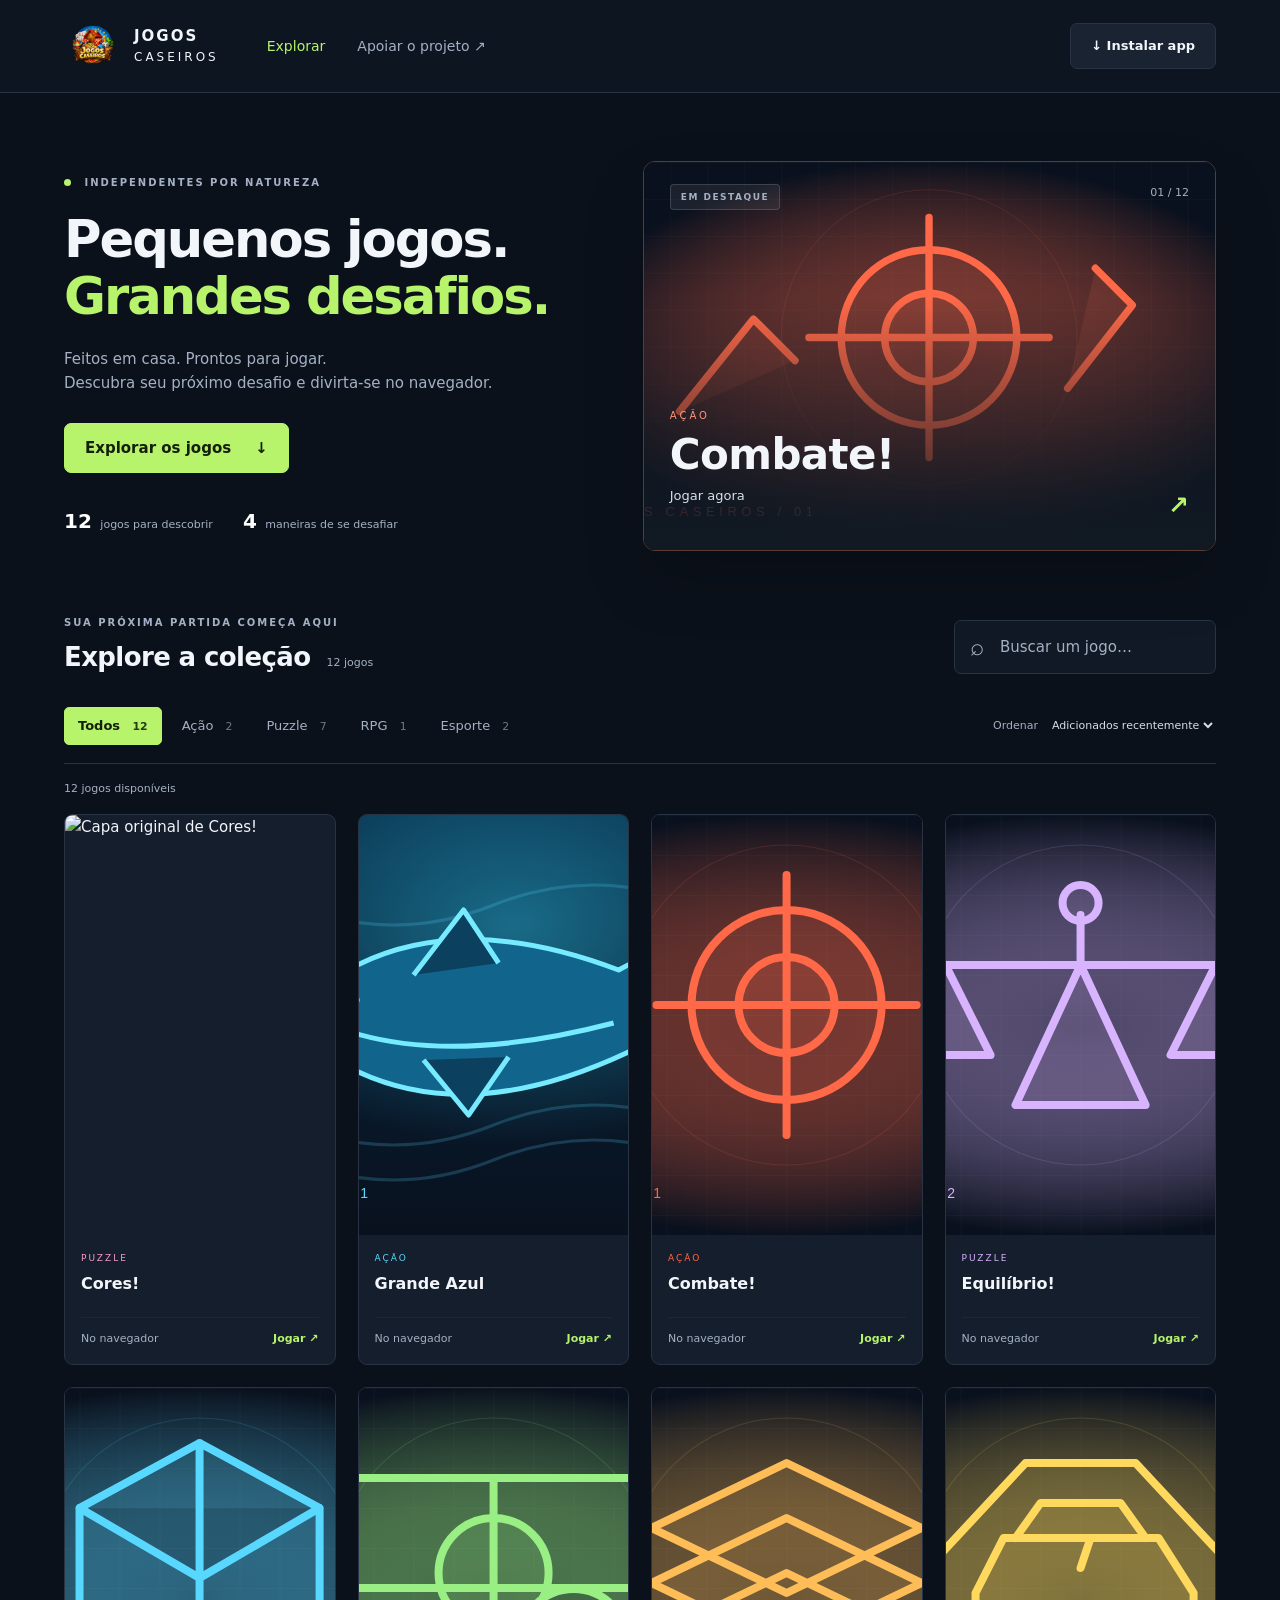
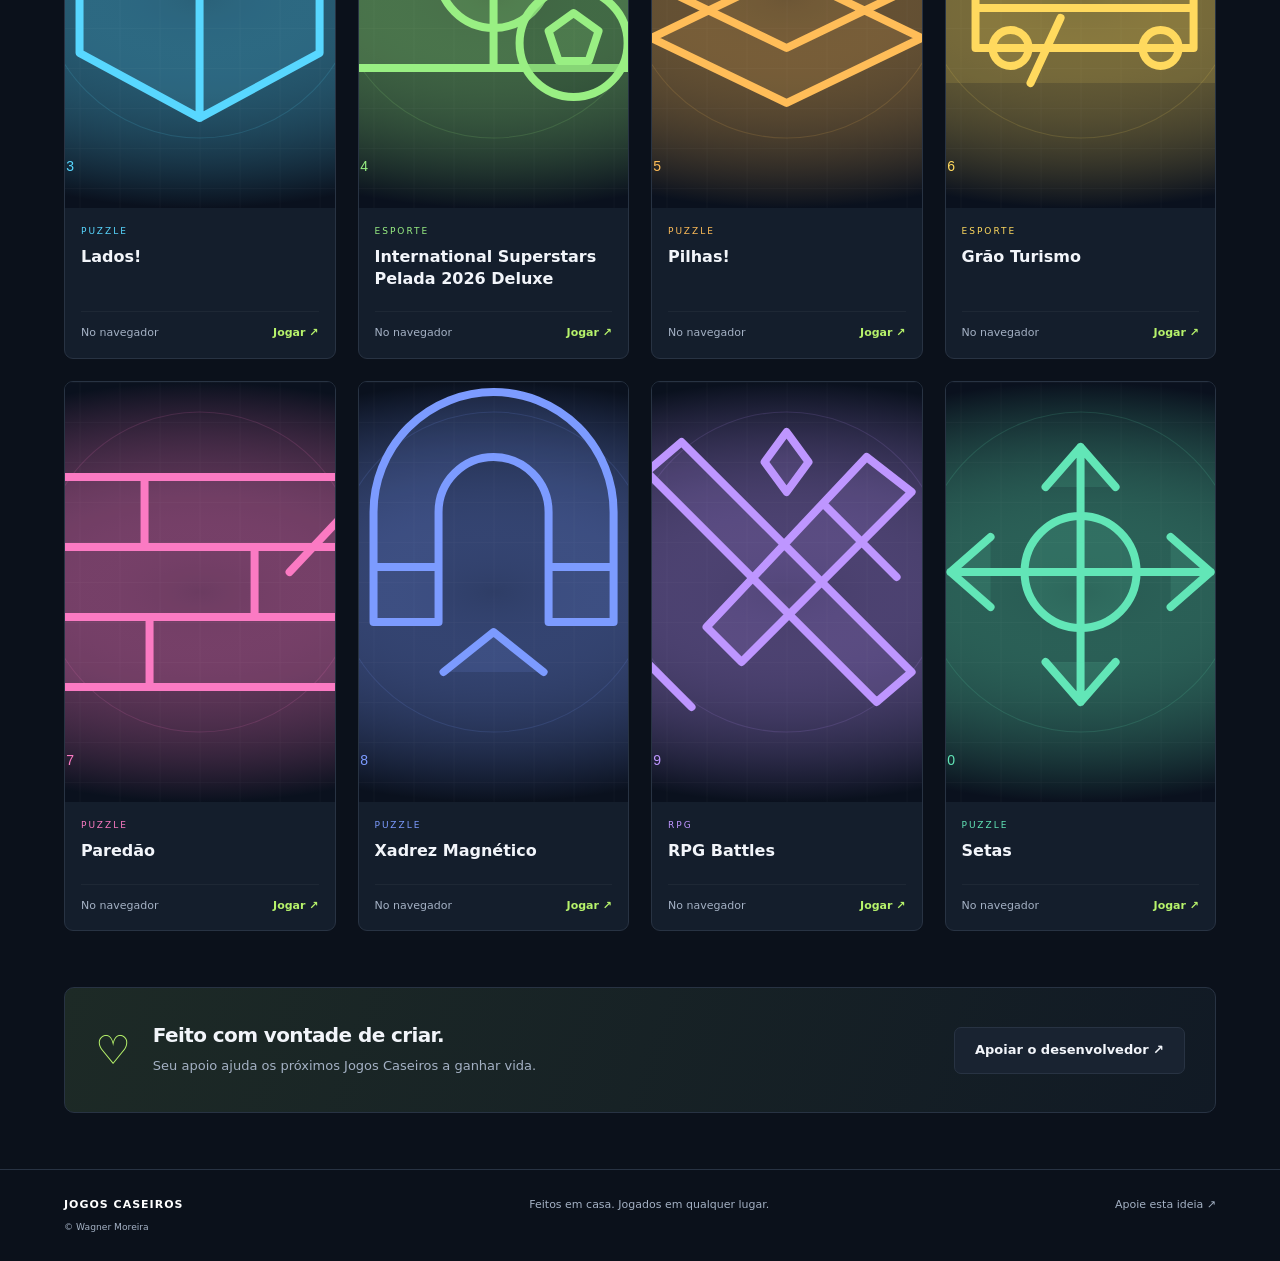
==== commit cde5bff9: "Add files via upload" ====
--- a/index.html
+++ b/index.html
@@ -1,8 +1,8 @@
 <!doctype html>
-<html lang="pt-BR"><head><meta charset="utf-8"><meta name="viewport" content="width=device-width, initial-scale=1"><meta name="theme-color" content="#0b111b"><meta name="description" content="Jogos Caseiros: explore onze jogos independentes de ação, puzzle, RPG e esporte. Escolha seu próximo desafio e jogue no navegador."><title>Jogos Caseiros — seu próximo desafio</title><link rel="icon" href="assets/icon.svg" type="image/svg+xml"><link rel="manifest" href="manifest.json"><link rel="apple-touch-icon" href="assets/img/logo.png"><link rel="stylesheet" href="style.css"><script src="games.js" defer></script><script src="pix.js" defer></script><script src="app.js" defer></script></head>
+<html lang="pt-BR"><head><meta charset="utf-8"><meta name="viewport" content="width=device-width, initial-scale=1"><meta name="theme-color" content="#0b111b"><meta name="description" content="Jogos Caseiros: explore doze jogos independentes de ação, puzzle, RPG e esporte. Escolha seu próximo desafio e jogue no navegador."><title>Jogos Caseiros — seu próximo desafio</title><link rel="icon" href="assets/icon.svg" type="image/svg+xml"><link rel="manifest" href="manifest.json"><link rel="apple-touch-icon" href="assets/img/logo.png"><link rel="stylesheet" href="style.css"><script src="games.js" defer></script><script src="pix.js" defer></script><script src="app.js" defer></script></head>
 <body><a class="skip" href="#content">Pular para o conteúdo</a><header class="topbar"><a class="brand" href="#home"><img src="assets/img/logo.png" alt="Jogos Caseiros"><span>JOGOS<span class="brand-light">CASEIROS</span></span></a><nav aria-label="Principal"><a href="#home" id="nav-home">Explorar</a><a href="#apoio" id="nav-support">Apoiar o projeto <span aria-hidden="true">↗</span></a></nav><button id="install-btn" class="secondary">↓ Instalar app</button></header>
-<main id="content" tabindex="-1"><section id="screen-home"><div class="hero"><div class="hero-copy"><p class="eyebrow"><span class="dot"></span> INDEPENDENTES POR NATUREZA</p><h1>Pequenos jogos.<br><em>Grandes desafios.</em></h1><p>Feitos em casa. Prontos para jogar.<br>Descubra seu próximo desafio e divirta-se no navegador.</p><a class="primary" href="#catalogo">Explorar os jogos <span>↓</span></a><div class="hero-stats"><span><b>11</b> jogos para descobrir</span><span><b>4</b> maneiras de se desafiar</span></div></div><a class="featured" href="https://wgrmoreira.github.io/Combate/" target="_blank" rel="noopener noreferrer"><img src="assets/covers/0.svg" alt="Arte original de Combate!: alvo em tons de laranja"><div class="feature-top"><span class="pill">EM DESTAQUE</span><span>01 / 11</span></div><div class="feature-bottom"><p>AÇÃO</p><h2>Combate!</h2><span class="feature-play">Jogar agora <b>↗</b></span></div></a></div>
-<section id="catalogo" aria-labelledby="catalog-title"><div class="section-heading"><div><p class="eyebrow">SUA PRÓXIMA PARTIDA COMEÇA AQUI</p><h2 id="catalog-title">Explore a coleção<span class="small-count">11 jogos</span></h2></div><label class="search"><span aria-hidden="true">⌕</span><input id="search" type="search" placeholder="Buscar um jogo…" aria-label="Buscar jogos"></label></div><div class="toolbar"><div class="filters" role="group" aria-label="Categoria"><button class="selected" data-category="Todos" aria-pressed="true">Todos <small>11</small></button><button data-category="Ação" aria-pressed="false">Ação <small>2</small></button><button data-category="Puzzle" aria-pressed="false">Puzzle <small>6</small></button><button data-category="RPG" aria-pressed="false">RPG <small>1</small></button><button data-category="Esporte" aria-pressed="false">Esporte <small>2</small></button></div><label class="sort">Ordenar <select id="sort"><option value="original">Adicionados recentemente</option><option value="az">Nome: A–Z</option><option value="za">Nome: Z–A</option></select></label></div><p id="results" class="results" role="status" aria-live="polite"></p><div id="grid" class="grid"></div><div id="empty" hidden><h3>Nenhum jogo encontrado</h3><p>Tente outro nome ou explore todas as categorias.</p><button id="reset" class="secondary">Limpar filtros</button></div><noscript><p>Ative o JavaScript para usar os filtros. <a href="original.html">Acesse o catálogo original.</a></p></noscript></section>
+<main id="content" tabindex="-1"><section id="screen-home"><div class="hero"><div class="hero-copy"><p class="eyebrow"><span class="dot"></span> INDEPENDENTES POR NATUREZA</p><h1>Pequenos jogos.<br><em>Grandes desafios.</em></h1><p>Feitos em casa. Prontos para jogar.<br>Descubra seu próximo desafio e divirta-se no navegador.</p><a class="primary" href="#catalogo">Explorar os jogos <span>↓</span></a><div class="hero-stats"><span><b>12</b> jogos para descobrir</span><span><b>4</b> maneiras de se desafiar</span></div></div><a class="featured" href="https://wgrmoreira.github.io/Combate/" target="_blank" rel="noopener noreferrer"><img src="assets/covers/0.svg" alt="Arte original de Combate!: alvo em tons de laranja"><div class="feature-top"><span class="pill">EM DESTAQUE</span><span>01 / 12</span></div><div class="feature-bottom"><p>AÇÃO</p><h2>Combate!</h2><span class="feature-play">Jogar agora <b>↗</b></span></div></a></div>
+<section id="catalogo" aria-labelledby="catalog-title"><div class="section-heading"><div><p class="eyebrow">SUA PRÓXIMA PARTIDA COMEÇA AQUI</p><h2 id="catalog-title">Explore a coleção<span class="small-count">12 jogos</span></h2></div><label class="search"><span aria-hidden="true">⌕</span><input id="search" type="search" placeholder="Buscar um jogo…" aria-label="Buscar jogos"></label></div><div class="toolbar"><div class="filters" role="group" aria-label="Categoria"><button class="selected" data-category="Todos" aria-pressed="true">Todos <small>12</small></button><button data-category="Ação" aria-pressed="false">Ação <small>2</small></button><button data-category="Puzzle" aria-pressed="false">Puzzle <small>7</small></button><button data-category="RPG" aria-pressed="false">RPG <small>1</small></button><button data-category="Esporte" aria-pressed="false">Esporte <small>2</small></button></div><label class="sort">Ordenar <select id="sort"><option value="original">Adicionados recentemente</option><option value="az">Nome: A–Z</option><option value="za">Nome: Z–A</option></select></label></div><p id="results" class="results" role="status" aria-live="polite"></p><div id="grid" class="grid"></div><div id="empty" hidden><h3>Nenhum jogo encontrado</h3><p>Tente outro nome ou explore todas as categorias.</p><button id="reset" class="secondary">Limpar filtros</button></div><noscript><p>Ative o JavaScript para usar os filtros. <a href="original.html">Acesse o catálogo original.</a></p></noscript></section>
 <aside class="support-banner"><div class="support-symbol" aria-hidden="true">♡</div><div><h2>Feito com vontade de criar.</h2><p>Seu apoio ajuda os próximos Jogos Caseiros a ganhar vida.</p></div><a class="secondary" href="#apoio">Apoiar o desenvolvedor ↗</a></aside></section>
 <section id="screen-donation" hidden aria-labelledby="support-title"><a class="back" href="#home">← Voltar aos jogos</a><div class="donation-layout"><div><p class="eyebrow">FAÇA PARTE DA PRÓXIMA FASE</p><h1 id="support-title">Um pequeno apoio.<br><em>Novas possibilidades.</em></h1><p class="support-copy">Apoie o desenvolvedor enviando um PIX de qualquer valor. Qualquer ajuda é bem-vinda.</p><p class="support-copy">Nos próximos jogos farei homenagens a quem nos apoiar.</p><span class="signature">Wagner Moreira<br><small>Desenvolvedor de Jogos Caseiros</small></span></div><div class="donation-box"><span class="pill">APOIE VIA PIX</span><h2>Obrigado por jogar junto.</h2><p>Abra o app do seu banco e escaneie o QR Code.</p><div class="qr-wrapper"><img id="qr-img" alt="QR Code PIX original de apoio ao desenvolvedor" width="200" height="200"></div><button class="primary" id="copy-pix">Copiar código PIX <span>⧉</span></button><details><summary>Ver código PIX</summary><label for="pix-code">Selecione e copie manualmente se necessário.</label><textarea id="pix-code" readonly rows="5"></textarea></details></div></div></section></main>
 <footer><span>JOGOS CASEIROS <small>© Wagner Moreira</small></span><span>Feitos em casa. Jogados em qualquer lugar.</span><a href="#apoio">Apoie esta ideia ↗</a></footer><div id="toast" role="status" aria-live="polite"></div><dialog id="install-modal"><button class="close" aria-label="Fechar">×</button><p class="eyebrow">SEMPRE POR PERTO</p><h2>Leve os jogos com você.</h2><p id="install-instructions">No menu do navegador, escolha “Instalar app” ou “Adicionar à tela inicial”.</p><p class="muted">O catálogo pode ser consultado offline após a primeira visita. Os jogos e o QR Code precisam de internet.</p><button class="primary close-modal">Entendi</button></dialog></body></html>
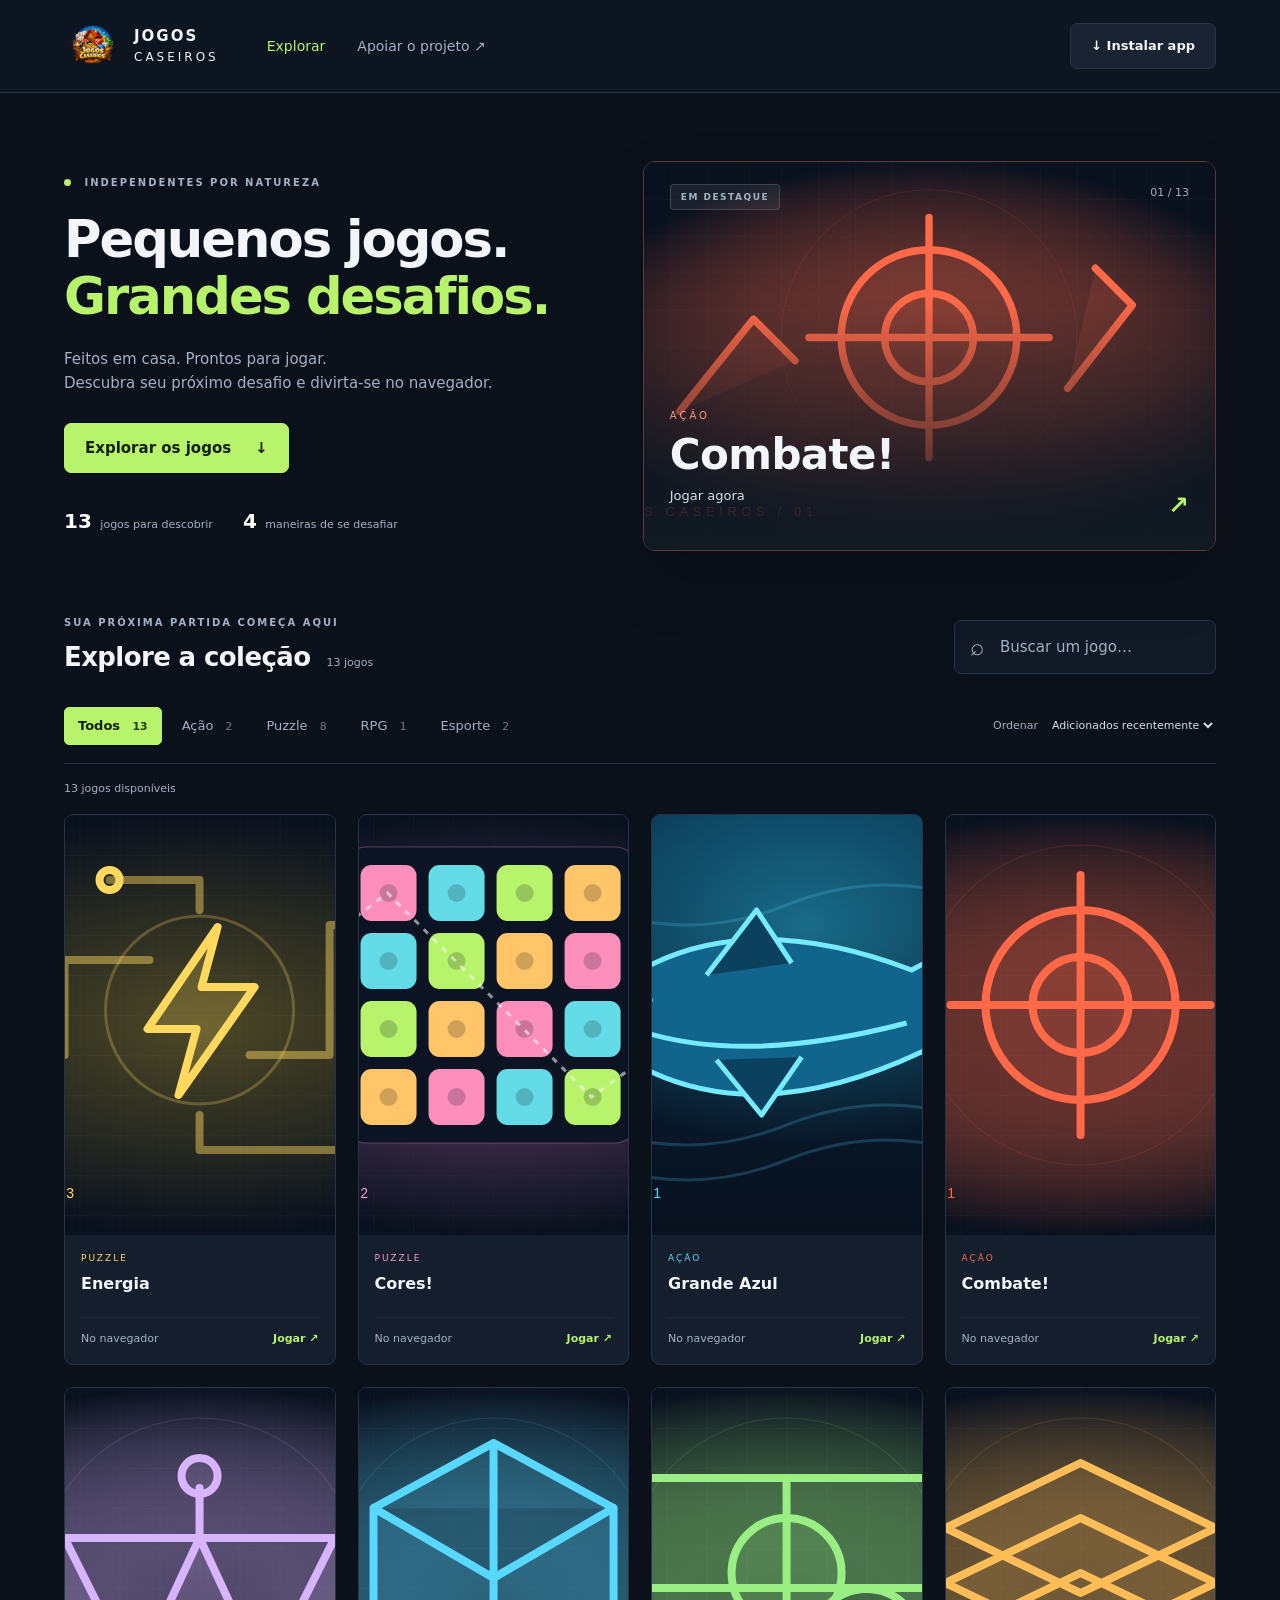
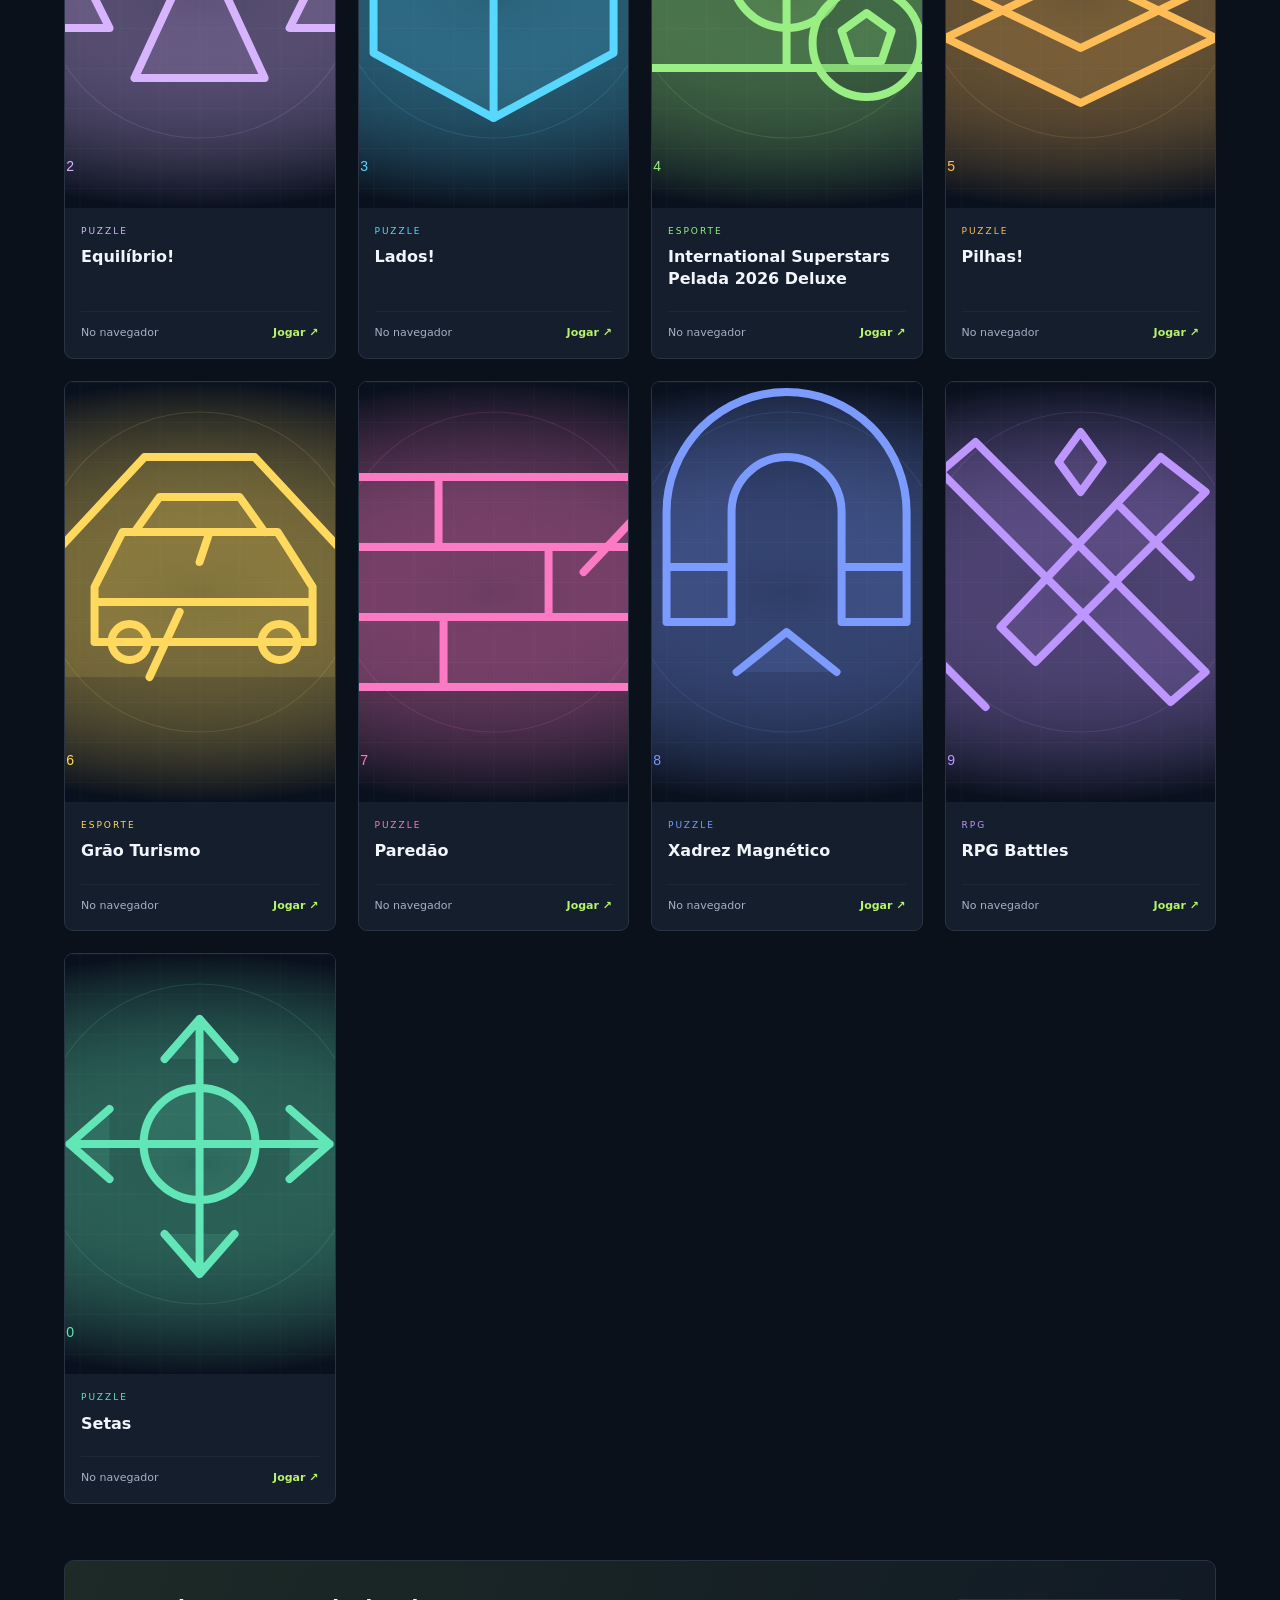
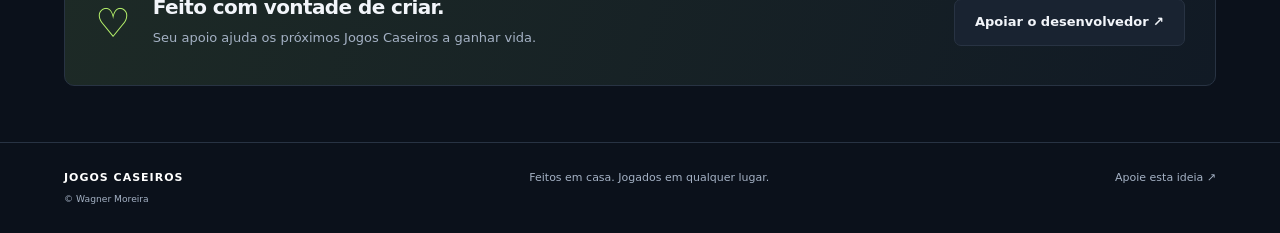
==== commit d834a91e: "Add files via upload" ====
--- a/index.html
+++ b/index.html
@@ -1,8 +1,9 @@
 <!doctype html>
-<html lang="pt-BR"><head><meta charset="utf-8"><meta name="viewport" content="width=device-width, initial-scale=1"><meta name="theme-color" content="#0b111b"><meta name="description" content="Jogos Caseiros: explore doze jogos independentes de ação, puzzle, RPG e esporte. Escolha seu próximo desafio e jogue no navegador."><title>Jogos Caseiros — seu próximo desafio</title><link rel="icon" href="assets/icon.svg" type="image/svg+xml"><link rel="manifest" href="manifest.json"><link rel="apple-touch-icon" href="assets/img/logo.png"><link rel="stylesheet" href="style.css"><script src="games.js" defer></script><script src="pix.js" defer></script><script src="app.js" defer></script></head>
+<html lang="pt-BR"><head><meta charset="utf-8"><meta name="viewport" content="width=device-width, initial-scale=1"><meta name="theme-color" content="#0b111b"><meta name="description" content="Jogos Caseiros: explore treze jogos independentes de ação, puzzle, RPG e esporte. Escolha seu próximo desafio e jogue no navegador."><title>Jogos Caseiros — seu próximo desafio</title><link rel="icon" href="assets/icon.svg" type="image/svg+xml"><link rel="manifest" href="manifest.json"><link rel="apple-touch-icon" href="assets/img/logo.png"><link rel="stylesheet" href="style.css"><script src="games.js" defer></script><script src="pix.js" defer></script><script src="app.js" defer></script></head>
 <body><a class="skip" href="#content">Pular para o conteúdo</a><header class="topbar"><a class="brand" href="#home"><img src="assets/img/logo.png" alt="Jogos Caseiros"><span>JOGOS<span class="brand-light">CASEIROS</span></span></a><nav aria-label="Principal"><a href="#home" id="nav-home">Explorar</a><a href="#apoio" id="nav-support">Apoiar o projeto <span aria-hidden="true">↗</span></a></nav><button id="install-btn" class="secondary">↓ Instalar app</button></header>
-<main id="content" tabindex="-1"><section id="screen-home"><div class="hero"><div class="hero-copy"><p class="eyebrow"><span class="dot"></span> INDEPENDENTES POR NATUREZA</p><h1>Pequenos jogos.<br><em>Grandes desafios.</em></h1><p>Feitos em casa. Prontos para jogar.<br>Descubra seu próximo desafio e divirta-se no navegador.</p><a class="primary" href="#catalogo">Explorar os jogos <span>↓</span></a><div class="hero-stats"><span><b>12</b> jogos para descobrir</span><span><b>4</b> maneiras de se desafiar</span></div></div><a class="featured" href="https://wgrmoreira.github.io/Combate/" target="_blank" rel="noopener noreferrer"><img src="assets/covers/0.svg" alt="Arte original de Combate!: alvo em tons de laranja"><div class="feature-top"><span class="pill">EM DESTAQUE</span><span>01 / 12</span></div><div class="feature-bottom"><p>AÇÃO</p><h2>Combate!</h2><span class="feature-play">Jogar agora <b>↗</b></span></div></a></div>
-<section id="catalogo" aria-labelledby="catalog-title"><div class="section-heading"><div><p class="eyebrow">SUA PRÓXIMA PARTIDA COMEÇA AQUI</p><h2 id="catalog-title">Explore a coleção<span class="small-count">12 jogos</span></h2></div><label class="search"><span aria-hidden="true">⌕</span><input id="search" type="search" placeholder="Buscar um jogo…" aria-label="Buscar jogos"></label></div><div class="toolbar"><div class="filters" role="group" aria-label="Categoria"><button class="selected" data-category="Todos" aria-pressed="true">Todos <small>12</small></button><button data-category="Ação" aria-pressed="false">Ação <small>2</small></button><button data-category="Puzzle" aria-pressed="false">Puzzle <small>7</small></button><button data-category="RPG" aria-pressed="false">RPG <small>1</small></button><button data-category="Esporte" aria-pressed="false">Esporte <small>2</small></button></div><label class="sort">Ordenar <select id="sort"><option value="original">Adicionados recentemente</option><option value="az">Nome: A–Z</option><option value="za">Nome: Z–A</option></select></label></div><p id="results" class="results" role="status" aria-live="polite"></p><div id="grid" class="grid"></div><div id="empty" hidden><h3>Nenhum jogo encontrado</h3><p>Tente outro nome ou explore todas as categorias.</p><button id="reset" class="secondary">Limpar filtros</button></div><noscript><p>Ative o JavaScript para usar os filtros. <a href="original.html">Acesse o catálogo original.</a></p></noscript></section>
+<main id="content" tabindex="-1"><section id="screen-home"><div class="hero"><div class="hero-copy"><p class="eyebrow"><span class="dot"></span> INDEPENDENTES POR NATUREZA</p><h1>Pequenos jogos.<br><em>Grandes desafios.</em></h1><p>Feitos em casa. Prontos para jogar.<br>Descubra seu próximo desafio e divirta-se no navegador.</p><a class="primary" href="#catalogo">Explorar os jogos <span>↓</span></a><div class="hero-stats"><span><b>13</b> jogos para descobrir</span><span><b>4</b> maneiras de se desafiar</span></div></div><a class="featured" href="https://wgrmoreira.github.io/Combate/" target="_blank" rel="noopener noreferrer"><img src="assets/covers/0.svg" alt="Arte original de Combate!: alvo em tons de laranja"><div class="feature-top"><span class="pill">EM DESTAQUE</span><span>01 / 13</span></div><div class="feature-bottom"><p>AÇÃO</p><h2>Combate!</h2><span class="feature-play">Jogar agora <b>↗</b></span></div></a></div>
+<section id="catalogo" aria-labelledby="catalog-title"><div class="section-heading"><div><p class="eyebrow">SUA PRÓXIMA PARTIDA COMEÇA AQUI</p><h2 id="catalog-title">Explore a coleção<span class="small-count">13 jogos</span></h2></div><label class="search"><span aria-hidden="true">⌕</span><input id="search" type="search" placeholder="Buscar um jogo…" aria-label="Buscar jogos"></label></div><div class="toolbar"><div class="filters" role="group" aria-label="Categoria"><button class="selected" data-category="Todos" aria-pressed="true">Todos <small>13</small></button><button data-category="Ação" aria-pressed="false">Ação <small>2</small></button><button data-category="Puzzle" aria-pressed="false">Puzzle <small>8</small></button><button data-category="RPG" aria-pressed="false">RPG <small>1</small></button><button data-category="Esporte" aria-pressed="false">Esporte <small>2</small></button></div><label class="sort">Ordenar <select id="sort"><option value="original">Adicionados recentemente</option><option value="az">Nome: A–Z</option><option value="za">Nome: Z–A</option></select></label></div><p id="results" class="results" role="status" aria-live="polite"></p><div id="grid" class="grid"></div><div id="empty" hidden><h3>Nenhum jogo encontrado</h3><p>Tente outro nome ou explore todas as categorias.</p><button id="reset" class="secondary">Limpar filtros</button></div><noscript><p>Ative o JavaScript para usar os filtros. Habilite o JavaScript para acessar os jogos.</p></noscript></section>
 <aside class="support-banner"><div class="support-symbol" aria-hidden="true">♡</div><div><h2>Feito com vontade de criar.</h2><p>Seu apoio ajuda os próximos Jogos Caseiros a ganhar vida.</p></div><a class="secondary" href="#apoio">Apoiar o desenvolvedor ↗</a></aside></section>
 <section id="screen-donation" hidden aria-labelledby="support-title"><a class="back" href="#home">← Voltar aos jogos</a><div class="donation-layout"><div><p class="eyebrow">FAÇA PARTE DA PRÓXIMA FASE</p><h1 id="support-title">Um pequeno apoio.<br><em>Novas possibilidades.</em></h1><p class="support-copy">Apoie o desenvolvedor enviando um PIX de qualquer valor. Qualquer ajuda é bem-vinda.</p><p class="support-copy">Nos próximos jogos farei homenagens a quem nos apoiar.</p><span class="signature">Wagner Moreira<br><small>Desenvolvedor de Jogos Caseiros</small></span></div><div class="donation-box"><span class="pill">APOIE VIA PIX</span><h2>Obrigado por jogar junto.</h2><p>Abra o app do seu banco e escaneie o QR Code.</p><div class="qr-wrapper"><img id="qr-img" alt="QR Code PIX original de apoio ao desenvolvedor" width="200" height="200"></div><button class="primary" id="copy-pix">Copiar código PIX <span>⧉</span></button><details><summary>Ver código PIX</summary><label for="pix-code">Selecione e copie manualmente se necessário.</label><textarea id="pix-code" readonly rows="5"></textarea></details></div></div></section></main>
 <footer><span>JOGOS CASEIROS <small>© Wagner Moreira</small></span><span>Feitos em casa. Jogados em qualquer lugar.</span><a href="#apoio">Apoie esta ideia ↗</a></footer><div id="toast" role="status" aria-live="polite"></div><dialog id="install-modal"><button class="close" aria-label="Fechar">×</button><p class="eyebrow">SEMPRE POR PERTO</p><h2>Leve os jogos com você.</h2><p id="install-instructions">No menu do navegador, escolha “Instalar app” ou “Adicionar à tela inicial”.</p><p class="muted">O catálogo pode ser consultado offline após a primeira visita. Os jogos e o QR Code precisam de internet.</p><button class="primary close-modal">Entendi</button></dialog></body></html>
+
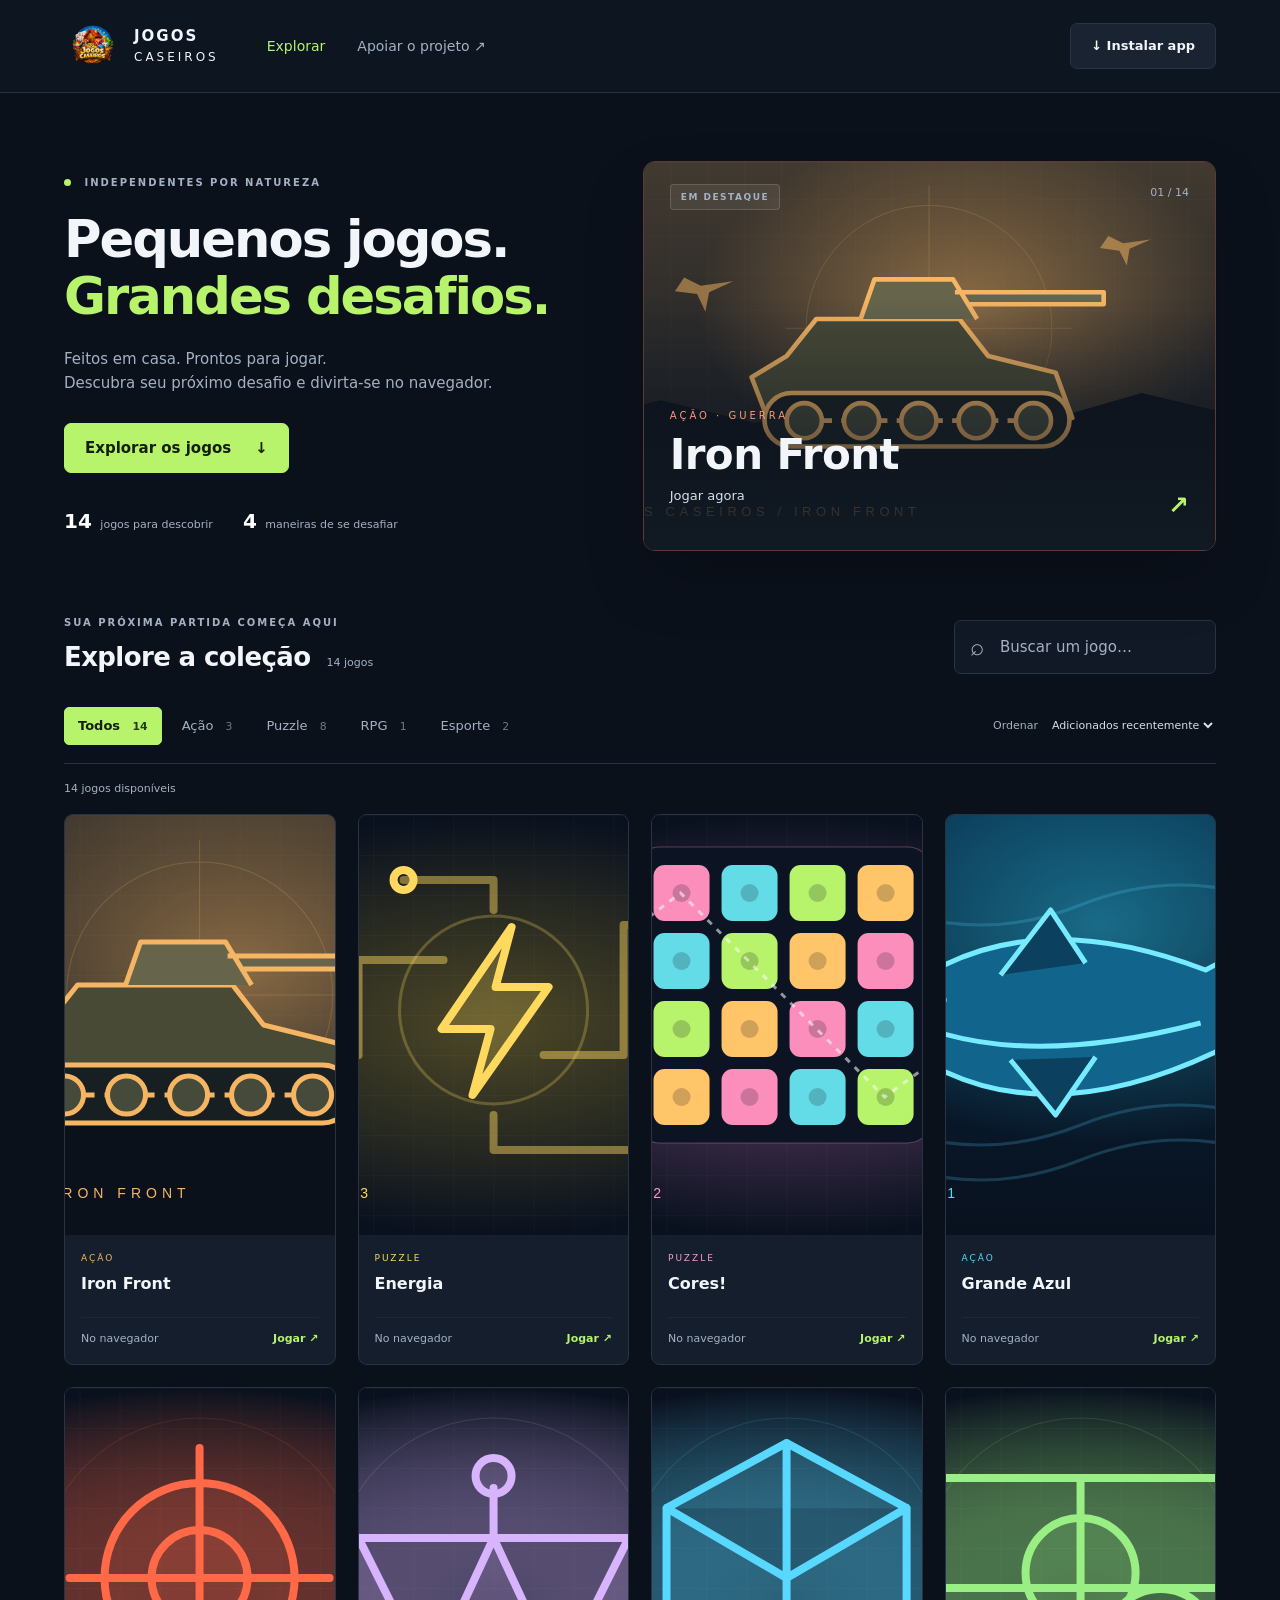
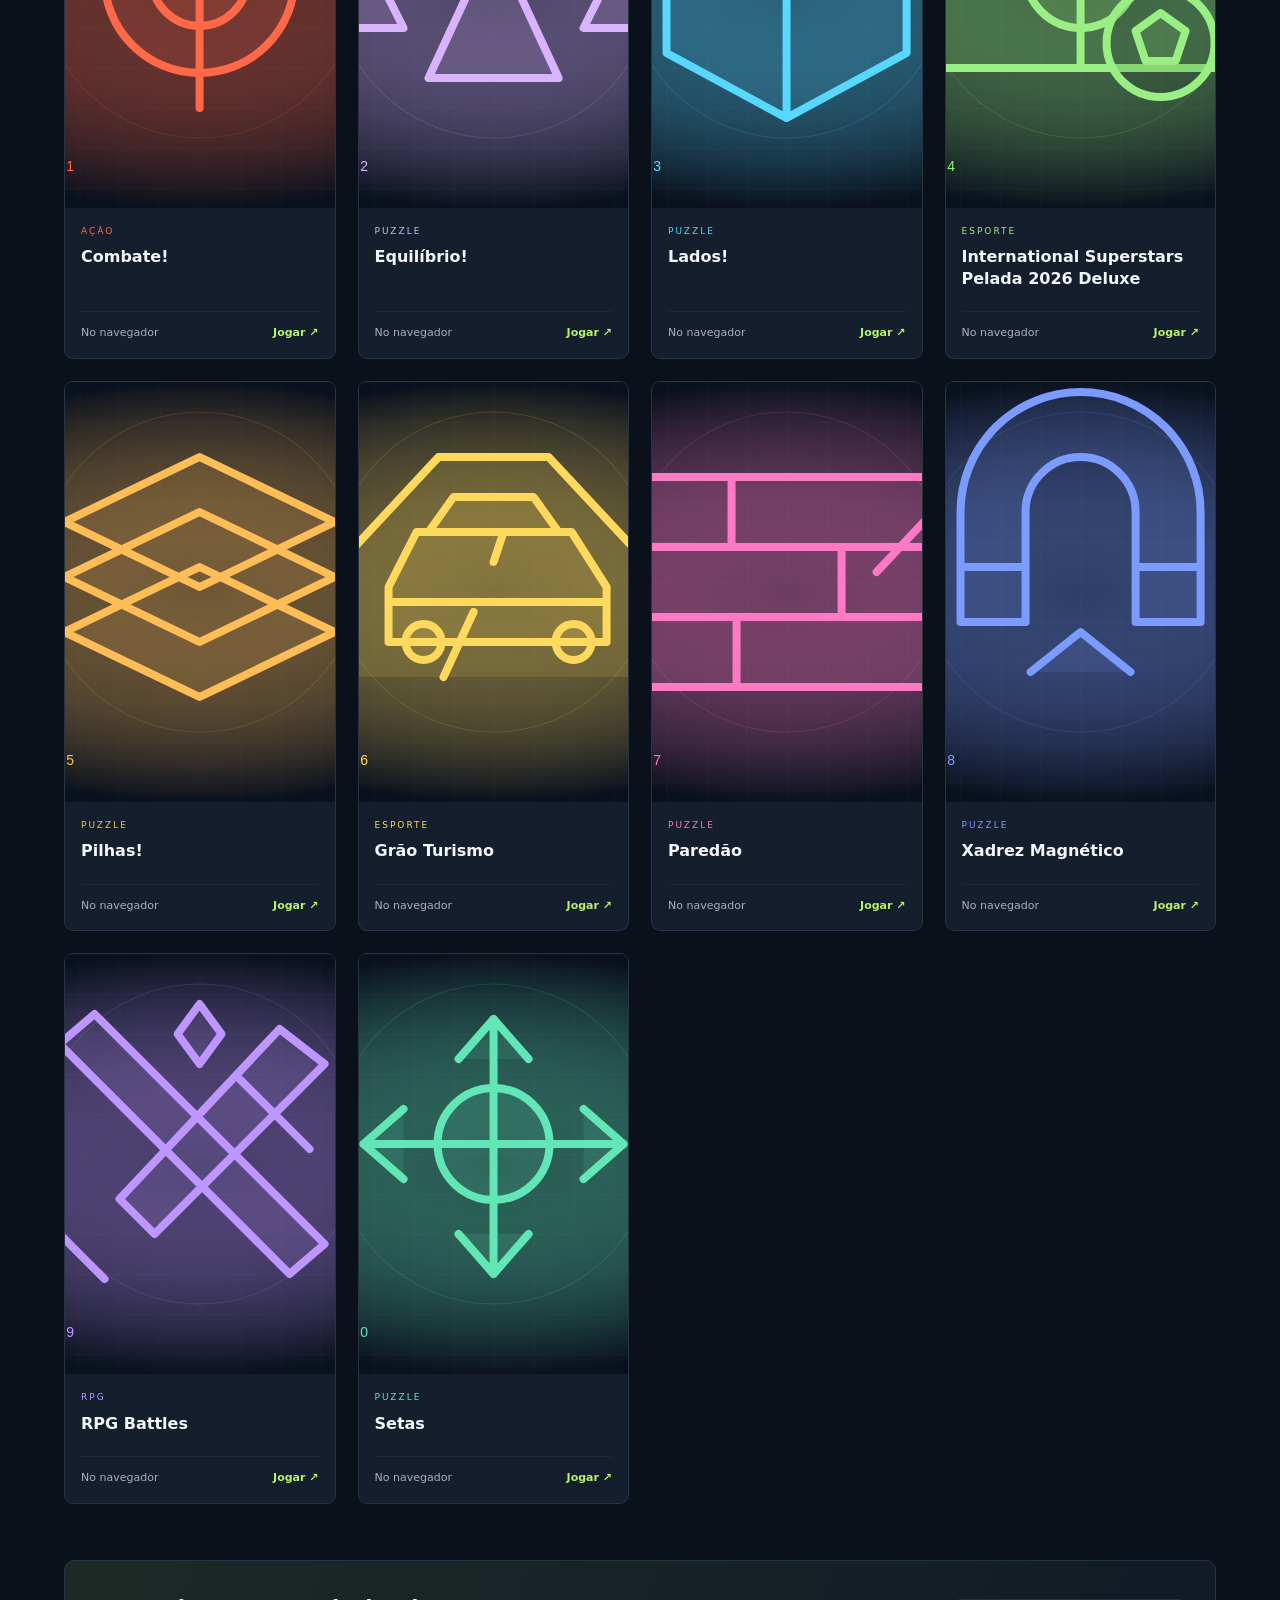
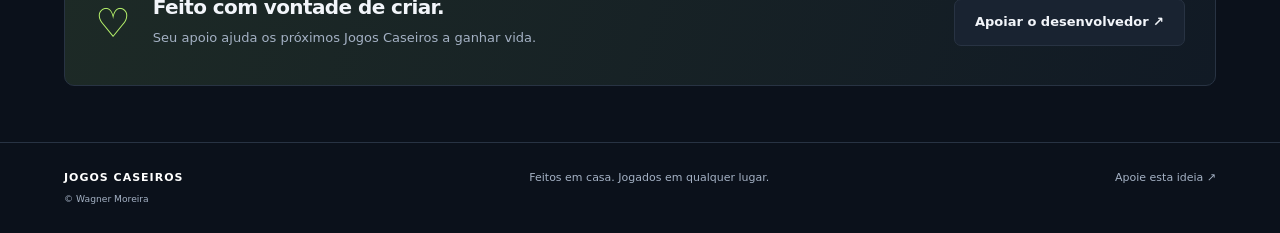
==== commit 012fb628: "Add files via upload" ====
--- a/index.html
+++ b/index.html
@@ -1,9 +1,10 @@
 <!doctype html>
-<html lang="pt-BR"><head><meta charset="utf-8"><meta name="viewport" content="width=device-width, initial-scale=1"><meta name="theme-color" content="#0b111b"><meta name="description" content="Jogos Caseiros: explore treze jogos independentes de ação, puzzle, RPG e esporte. Escolha seu próximo desafio e jogue no navegador."><title>Jogos Caseiros — seu próximo desafio</title><link rel="icon" href="assets/icon.svg" type="image/svg+xml"><link rel="manifest" href="manifest.json"><link rel="apple-touch-icon" href="assets/img/logo.png"><link rel="stylesheet" href="style.css"><script src="games.js" defer></script><script src="pix.js" defer></script><script src="app.js" defer></script></head>
+<html lang="pt-BR"><head><meta charset="utf-8"><meta name="viewport" content="width=device-width, initial-scale=1"><meta name="theme-color" content="#0b111b"><meta name="description" content="Jogos Caseiros: explore quatorze jogos independentes de ação, puzzle, RPG e esporte. Escolha seu próximo desafio e jogue no navegador."><title>Jogos Caseiros — seu próximo desafio</title><link rel="icon" href="assets/icon.svg" type="image/svg+xml"><link rel="manifest" href="manifest.json"><link rel="apple-touch-icon" href="assets/img/logo.png"><link rel="stylesheet" href="style.css"><script src="games.js" defer></script><script src="pix.js" defer></script><script src="app.js" defer></script></head>
 <body><a class="skip" href="#content">Pular para o conteúdo</a><header class="topbar"><a class="brand" href="#home"><img src="assets/img/logo.png" alt="Jogos Caseiros"><span>JOGOS<span class="brand-light">CASEIROS</span></span></a><nav aria-label="Principal"><a href="#home" id="nav-home">Explorar</a><a href="#apoio" id="nav-support">Apoiar o projeto <span aria-hidden="true">↗</span></a></nav><button id="install-btn" class="secondary">↓ Instalar app</button></header>
-<main id="content" tabindex="-1"><section id="screen-home"><div class="hero"><div class="hero-copy"><p class="eyebrow"><span class="dot"></span> INDEPENDENTES POR NATUREZA</p><h1>Pequenos jogos.<br><em>Grandes desafios.</em></h1><p>Feitos em casa. Prontos para jogar.<br>Descubra seu próximo desafio e divirta-se no navegador.</p><a class="primary" href="#catalogo">Explorar os jogos <span>↓</span></a><div class="hero-stats"><span><b>13</b> jogos para descobrir</span><span><b>4</b> maneiras de se desafiar</span></div></div><a class="featured" href="https://wgrmoreira.github.io/Combate/" target="_blank" rel="noopener noreferrer"><img src="assets/covers/0.svg" alt="Arte original de Combate!: alvo em tons de laranja"><div class="feature-top"><span class="pill">EM DESTAQUE</span><span>01 / 13</span></div><div class="feature-bottom"><p>AÇÃO</p><h2>Combate!</h2><span class="feature-play">Jogar agora <b>↗</b></span></div></a></div>
-<section id="catalogo" aria-labelledby="catalog-title"><div class="section-heading"><div><p class="eyebrow">SUA PRÓXIMA PARTIDA COMEÇA AQUI</p><h2 id="catalog-title">Explore a coleção<span class="small-count">13 jogos</span></h2></div><label class="search"><span aria-hidden="true">⌕</span><input id="search" type="search" placeholder="Buscar um jogo…" aria-label="Buscar jogos"></label></div><div class="toolbar"><div class="filters" role="group" aria-label="Categoria"><button class="selected" data-category="Todos" aria-pressed="true">Todos <small>13</small></button><button data-category="Ação" aria-pressed="false">Ação <small>2</small></button><button data-category="Puzzle" aria-pressed="false">Puzzle <small>8</small></button><button data-category="RPG" aria-pressed="false">RPG <small>1</small></button><button data-category="Esporte" aria-pressed="false">Esporte <small>2</small></button></div><label class="sort">Ordenar <select id="sort"><option value="original">Adicionados recentemente</option><option value="az">Nome: A–Z</option><option value="za">Nome: Z–A</option></select></label></div><p id="results" class="results" role="status" aria-live="polite"></p><div id="grid" class="grid"></div><div id="empty" hidden><h3>Nenhum jogo encontrado</h3><p>Tente outro nome ou explore todas as categorias.</p><button id="reset" class="secondary">Limpar filtros</button></div><noscript><p>Ative o JavaScript para usar os filtros. Habilite o JavaScript para acessar os jogos.</p></noscript></section>
+<main id="content" tabindex="-1"><section id="screen-home"><div class="hero"><div class="hero-copy"><p class="eyebrow"><span class="dot"></span> INDEPENDENTES POR NATUREZA</p><h1>Pequenos jogos.<br><em>Grandes desafios.</em></h1><p>Feitos em casa. Prontos para jogar.<br>Descubra seu próximo desafio e divirta-se no navegador.</p><a class="primary" href="#catalogo">Explorar os jogos <span>↓</span></a><div class="hero-stats"><span><b>14</b> jogos para descobrir</span><span><b>4</b> maneiras de se desafiar</span></div></div><a class="featured" href="https://wgrmoreira.github.io/Iron_Front/" target="_blank" rel="noopener noreferrer"><img src="assets/covers/13.svg" alt="Capa original de Iron Front: tanque em um cenário de guerra"><div class="feature-top"><span class="pill">EM DESTAQUE</span><span>01 / 14</span></div><div class="feature-bottom"><p>AÇÃO · GUERRA</p><h2>Iron Front</h2><span class="feature-play">Jogar agora <b>↗</b></span></div></a></div>
+<section id="catalogo" aria-labelledby="catalog-title"><div class="section-heading"><div><p class="eyebrow">SUA PRÓXIMA PARTIDA COMEÇA AQUI</p><h2 id="catalog-title">Explore a coleção<span class="small-count">14 jogos</span></h2></div><label class="search"><span aria-hidden="true">⌕</span><input id="search" type="search" placeholder="Buscar um jogo…" aria-label="Buscar jogos"></label></div><div class="toolbar"><div class="filters" role="group" aria-label="Categoria"><button class="selected" data-category="Todos" aria-pressed="true">Todos <small>14</small></button><button data-category="Ação" aria-pressed="false">Ação <small>3</small></button><button data-category="Puzzle" aria-pressed="false">Puzzle <small>8</small></button><button data-category="RPG" aria-pressed="false">RPG <small>1</small></button><button data-category="Esporte" aria-pressed="false">Esporte <small>2</small></button></div><label class="sort">Ordenar <select id="sort"><option value="original">Adicionados recentemente</option><option value="az">Nome: A–Z</option><option value="za">Nome: Z–A</option></select></label></div><p id="results" class="results" role="status" aria-live="polite"></p><div id="grid" class="grid"></div><div id="empty" hidden><h3>Nenhum jogo encontrado</h3><p>Tente outro nome ou explore todas as categorias.</p><button id="reset" class="secondary">Limpar filtros</button></div><noscript><p>Ative o JavaScript para usar os filtros. Habilite o JavaScript para acessar os jogos.</p></noscript></section>
 <aside class="support-banner"><div class="support-symbol" aria-hidden="true">♡</div><div><h2>Feito com vontade de criar.</h2><p>Seu apoio ajuda os próximos Jogos Caseiros a ganhar vida.</p></div><a class="secondary" href="#apoio">Apoiar o desenvolvedor ↗</a></aside></section>
 <section id="screen-donation" hidden aria-labelledby="support-title"><a class="back" href="#home">← Voltar aos jogos</a><div class="donation-layout"><div><p class="eyebrow">FAÇA PARTE DA PRÓXIMA FASE</p><h1 id="support-title">Um pequeno apoio.<br><em>Novas possibilidades.</em></h1><p class="support-copy">Apoie o desenvolvedor enviando um PIX de qualquer valor. Qualquer ajuda é bem-vinda.</p><p class="support-copy">Nos próximos jogos farei homenagens a quem nos apoiar.</p><span class="signature">Wagner Moreira<br><small>Desenvolvedor de Jogos Caseiros</small></span></div><div class="donation-box"><span class="pill">APOIE VIA PIX</span><h2>Obrigado por jogar junto.</h2><p>Abra o app do seu banco e escaneie o QR Code.</p><div class="qr-wrapper"><img id="qr-img" alt="QR Code PIX original de apoio ao desenvolvedor" width="200" height="200"></div><button class="primary" id="copy-pix">Copiar código PIX <span>⧉</span></button><details><summary>Ver código PIX</summary><label for="pix-code">Selecione e copie manualmente se necessário.</label><textarea id="pix-code" readonly rows="5"></textarea></details></div></div></section></main>
 <footer><span>JOGOS CASEIROS <small>© Wagner Moreira</small></span><span>Feitos em casa. Jogados em qualquer lugar.</span><a href="#apoio">Apoie esta ideia ↗</a></footer><div id="toast" role="status" aria-live="polite"></div><dialog id="install-modal"><button class="close" aria-label="Fechar">×</button><p class="eyebrow">SEMPRE POR PERTO</p><h2>Leve os jogos com você.</h2><p id="install-instructions">No menu do navegador, escolha “Instalar app” ou “Adicionar à tela inicial”.</p><p class="muted">O catálogo pode ser consultado offline após a primeira visita. Os jogos e o QR Code precisam de internet.</p><button class="primary close-modal">Entendi</button></dialog></body></html>
 
+
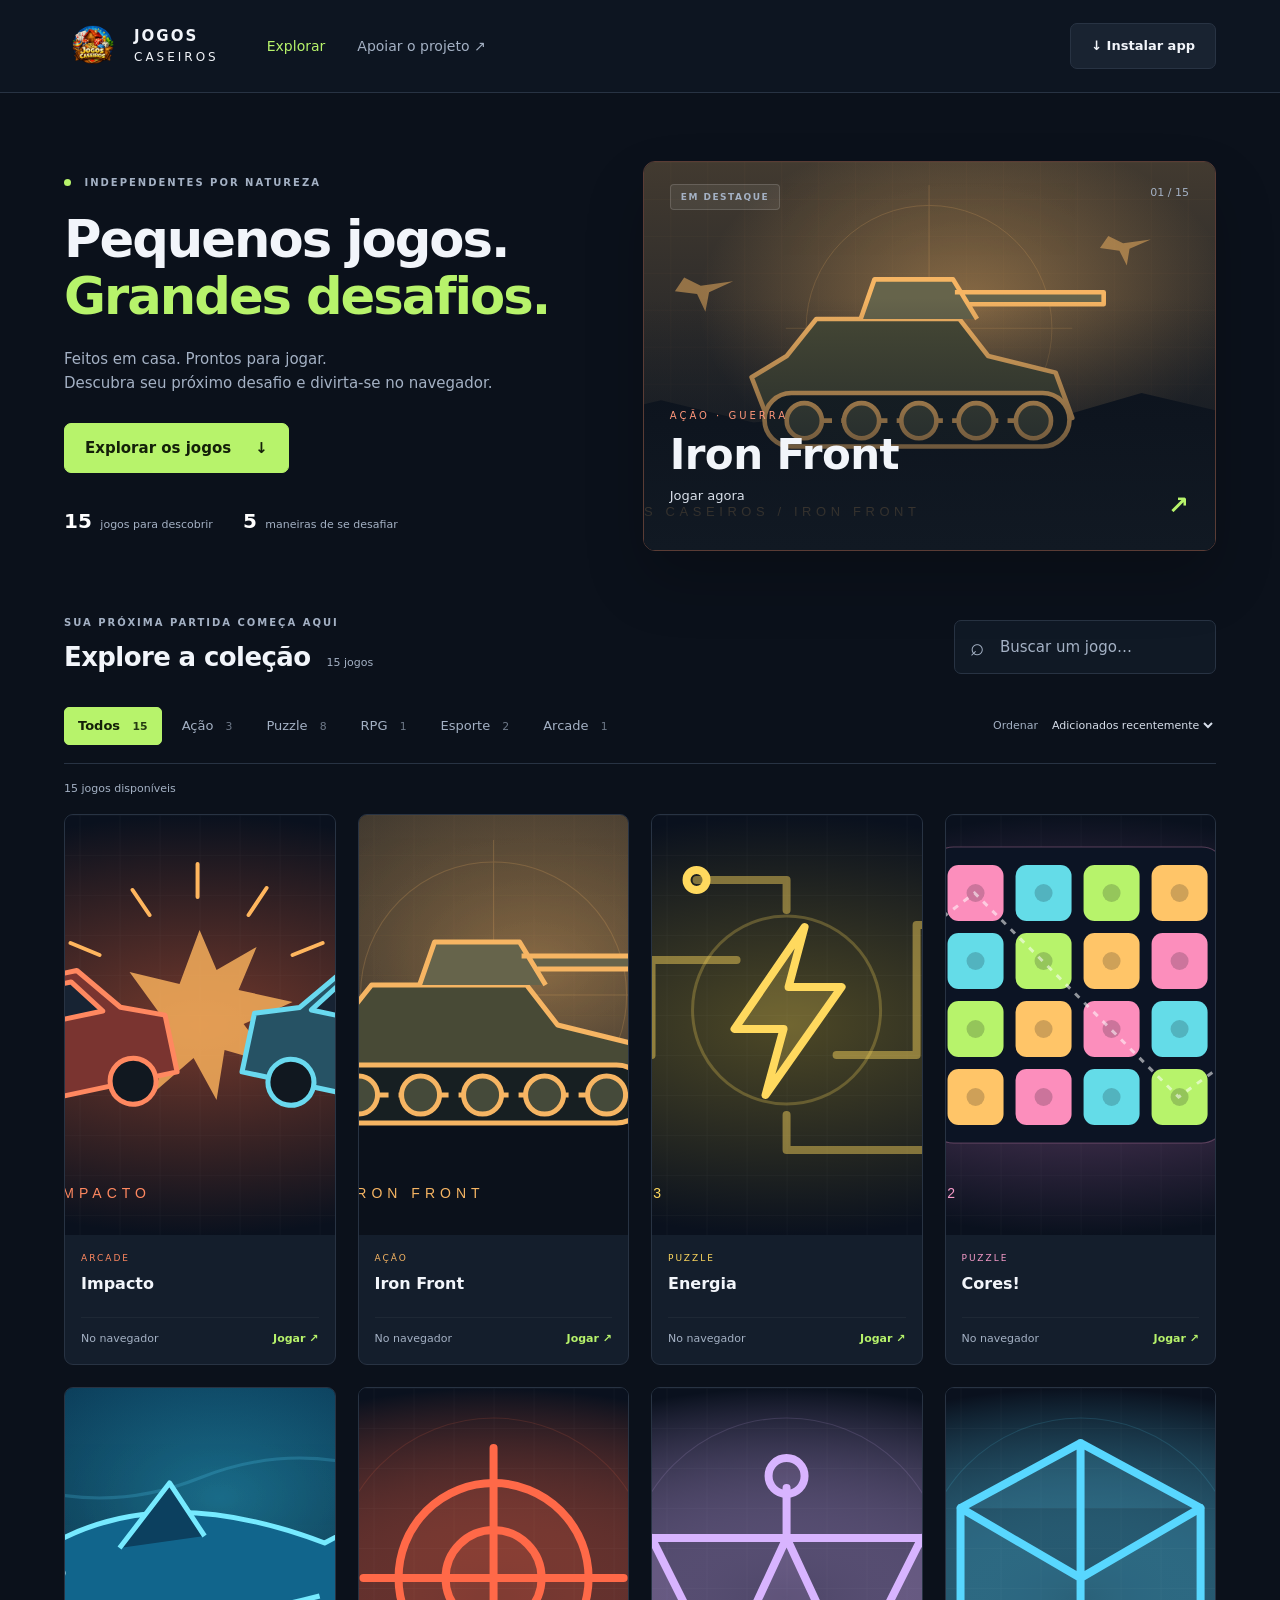
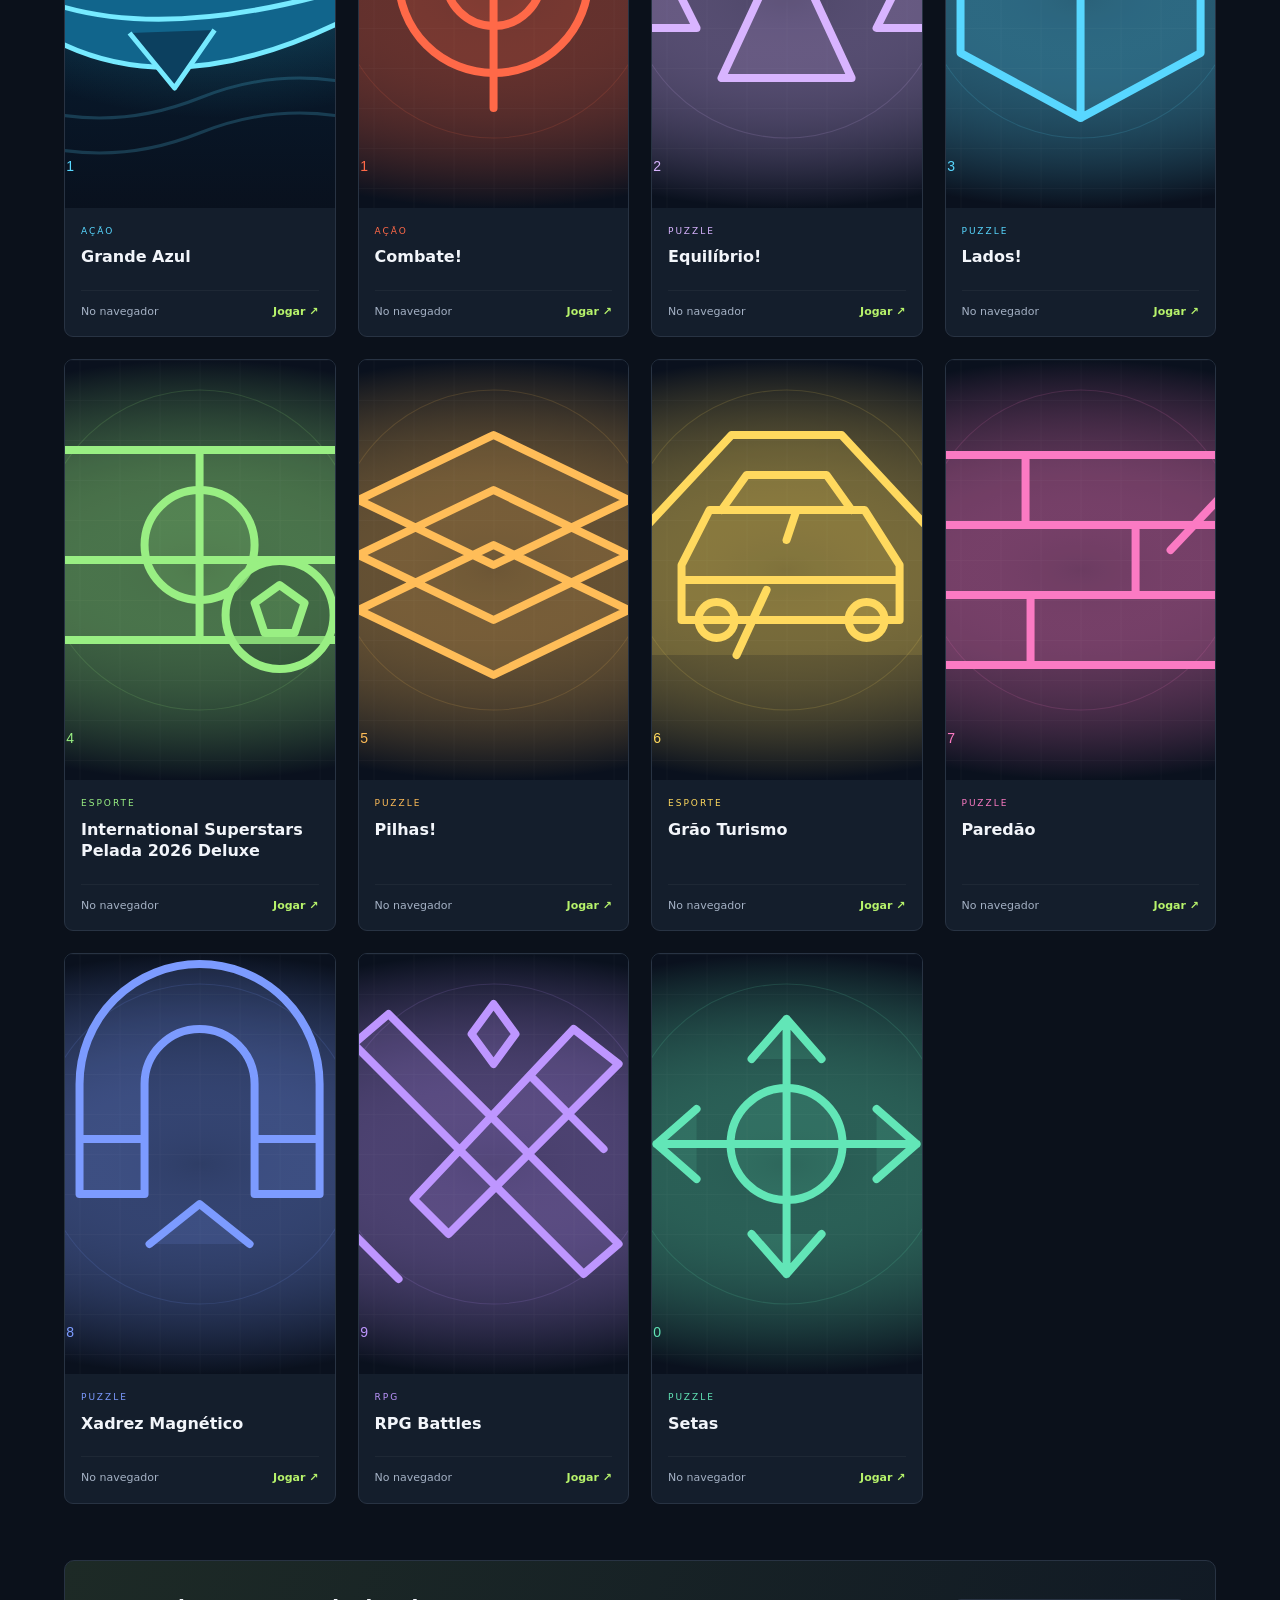
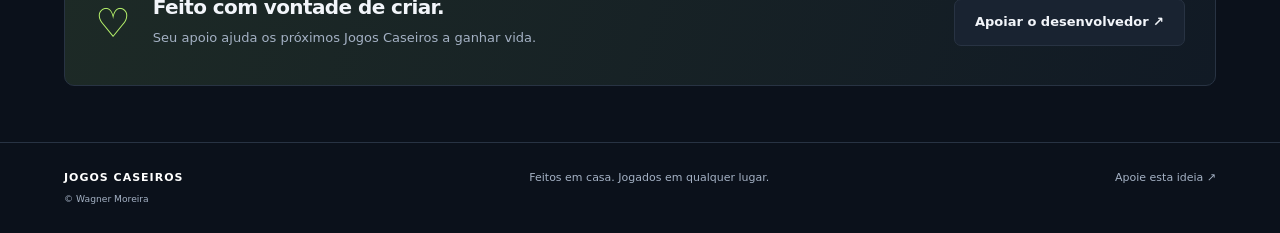
==== commit 4aa4c333: "Add files via upload" ====
--- a/index.html
+++ b/index.html
@@ -1,10 +1,11 @@
 <!doctype html>
-<html lang="pt-BR"><head><meta charset="utf-8"><meta name="viewport" content="width=device-width, initial-scale=1"><meta name="theme-color" content="#0b111b"><meta name="description" content="Jogos Caseiros: explore quatorze jogos independentes de ação, puzzle, RPG e esporte. Escolha seu próximo desafio e jogue no navegador."><title>Jogos Caseiros — seu próximo desafio</title><link rel="icon" href="assets/icon.svg" type="image/svg+xml"><link rel="manifest" href="manifest.json"><link rel="apple-touch-icon" href="assets/img/logo.png"><link rel="stylesheet" href="style.css"><script src="games.js" defer></script><script src="pix.js" defer></script><script src="app.js" defer></script></head>
+<html lang="pt-BR"><head><meta charset="utf-8"><meta name="viewport" content="width=device-width, initial-scale=1"><meta name="theme-color" content="#0b111b"><meta name="description" content="Jogos Caseiros: explore quinze jogos independentes de ação, puzzle, RPG e esporte. Escolha seu próximo desafio e jogue no navegador."><title>Jogos Caseiros — seu próximo desafio</title><link rel="icon" href="assets/icon.svg" type="image/svg+xml"><link rel="manifest" href="manifest.json"><link rel="apple-touch-icon" href="assets/img/logo.png"><link rel="stylesheet" href="style.css"><script src="games.js" defer></script><script src="pix.js" defer></script><script src="app.js" defer></script></head>
 <body><a class="skip" href="#content">Pular para o conteúdo</a><header class="topbar"><a class="brand" href="#home"><img src="assets/img/logo.png" alt="Jogos Caseiros"><span>JOGOS<span class="brand-light">CASEIROS</span></span></a><nav aria-label="Principal"><a href="#home" id="nav-home">Explorar</a><a href="#apoio" id="nav-support">Apoiar o projeto <span aria-hidden="true">↗</span></a></nav><button id="install-btn" class="secondary">↓ Instalar app</button></header>
-<main id="content" tabindex="-1"><section id="screen-home"><div class="hero"><div class="hero-copy"><p class="eyebrow"><span class="dot"></span> INDEPENDENTES POR NATUREZA</p><h1>Pequenos jogos.<br><em>Grandes desafios.</em></h1><p>Feitos em casa. Prontos para jogar.<br>Descubra seu próximo desafio e divirta-se no navegador.</p><a class="primary" href="#catalogo">Explorar os jogos <span>↓</span></a><div class="hero-stats"><span><b>14</b> jogos para descobrir</span><span><b>4</b> maneiras de se desafiar</span></div></div><a class="featured" href="https://wgrmoreira.github.io/Iron_Front/" target="_blank" rel="noopener noreferrer"><img src="assets/covers/13.svg" alt="Capa original de Iron Front: tanque em um cenário de guerra"><div class="feature-top"><span class="pill">EM DESTAQUE</span><span>01 / 14</span></div><div class="feature-bottom"><p>AÇÃO · GUERRA</p><h2>Iron Front</h2><span class="feature-play">Jogar agora <b>↗</b></span></div></a></div>
-<section id="catalogo" aria-labelledby="catalog-title"><div class="section-heading"><div><p class="eyebrow">SUA PRÓXIMA PARTIDA COMEÇA AQUI</p><h2 id="catalog-title">Explore a coleção<span class="small-count">14 jogos</span></h2></div><label class="search"><span aria-hidden="true">⌕</span><input id="search" type="search" placeholder="Buscar um jogo…" aria-label="Buscar jogos"></label></div><div class="toolbar"><div class="filters" role="group" aria-label="Categoria"><button class="selected" data-category="Todos" aria-pressed="true">Todos <small>14</small></button><button data-category="Ação" aria-pressed="false">Ação <small>3</small></button><button data-category="Puzzle" aria-pressed="false">Puzzle <small>8</small></button><button data-category="RPG" aria-pressed="false">RPG <small>1</small></button><button data-category="Esporte" aria-pressed="false">Esporte <small>2</small></button></div><label class="sort">Ordenar <select id="sort"><option value="original">Adicionados recentemente</option><option value="az">Nome: A–Z</option><option value="za">Nome: Z–A</option></select></label></div><p id="results" class="results" role="status" aria-live="polite"></p><div id="grid" class="grid"></div><div id="empty" hidden><h3>Nenhum jogo encontrado</h3><p>Tente outro nome ou explore todas as categorias.</p><button id="reset" class="secondary">Limpar filtros</button></div><noscript><p>Ative o JavaScript para usar os filtros. Habilite o JavaScript para acessar os jogos.</p></noscript></section>
+<main id="content" tabindex="-1"><section id="screen-home"><div class="hero"><div class="hero-copy"><p class="eyebrow"><span class="dot"></span> INDEPENDENTES POR NATUREZA</p><h1>Pequenos jogos.<br><em>Grandes desafios.</em></h1><p>Feitos em casa. Prontos para jogar.<br>Descubra seu próximo desafio e divirta-se no navegador.</p><a class="primary" href="#catalogo">Explorar os jogos <span>↓</span></a><div class="hero-stats"><span><b>15</b> jogos para descobrir</span><span><b>5</b> maneiras de se desafiar</span></div></div><a class="featured" href="https://wgrmoreira.github.io/Iron_Front/" target="_blank" rel="noopener noreferrer"><img src="assets/covers/13.svg" alt="Capa original de Iron Front: tanque em um cenário de guerra"><div class="feature-top"><span class="pill">EM DESTAQUE</span><span>01 / 15</span></div><div class="feature-bottom"><p>AÇÃO · GUERRA</p><h2>Iron Front</h2><span class="feature-play">Jogar agora <b>↗</b></span></div></a></div>
+<section id="catalogo" aria-labelledby="catalog-title"><div class="section-heading"><div><p class="eyebrow">SUA PRÓXIMA PARTIDA COMEÇA AQUI</p><h2 id="catalog-title">Explore a coleção<span class="small-count">15 jogos</span></h2></div><label class="search"><span aria-hidden="true">⌕</span><input id="search" type="search" placeholder="Buscar um jogo…" aria-label="Buscar jogos"></label></div><div class="toolbar"><div class="filters" role="group" aria-label="Categoria"><button class="selected" data-category="Todos" aria-pressed="true">Todos <small>15</small></button><button data-category="Ação" aria-pressed="false">Ação <small>3</small></button><button data-category="Puzzle" aria-pressed="false">Puzzle <small>8</small></button><button data-category="RPG" aria-pressed="false">RPG <small>1</small></button><button data-category="Esporte" aria-pressed="false">Esporte <small>2</small></button><button data-category="Arcade" aria-pressed="false">Arcade <small>1</small></button></div><label class="sort">Ordenar <select id="sort"><option value="original">Adicionados recentemente</option><option value="az">Nome: A–Z</option><option value="za">Nome: Z–A</option></select></label></div><p id="results" class="results" role="status" aria-live="polite"></p><div id="grid" class="grid"></div><div id="empty" hidden><h3>Nenhum jogo encontrado</h3><p>Tente outro nome ou explore todas as categorias.</p><button id="reset" class="secondary">Limpar filtros</button></div><noscript><p>Ative o JavaScript para usar os filtros. Habilite o JavaScript para acessar os jogos.</p></noscript></section>
 <aside class="support-banner"><div class="support-symbol" aria-hidden="true">♡</div><div><h2>Feito com vontade de criar.</h2><p>Seu apoio ajuda os próximos Jogos Caseiros a ganhar vida.</p></div><a class="secondary" href="#apoio">Apoiar o desenvolvedor ↗</a></aside></section>
 <section id="screen-donation" hidden aria-labelledby="support-title"><a class="back" href="#home">← Voltar aos jogos</a><div class="donation-layout"><div><p class="eyebrow">FAÇA PARTE DA PRÓXIMA FASE</p><h1 id="support-title">Um pequeno apoio.<br><em>Novas possibilidades.</em></h1><p class="support-copy">Apoie o desenvolvedor enviando um PIX de qualquer valor. Qualquer ajuda é bem-vinda.</p><p class="support-copy">Nos próximos jogos farei homenagens a quem nos apoiar.</p><span class="signature">Wagner Moreira<br><small>Desenvolvedor de Jogos Caseiros</small></span></div><div class="donation-box"><span class="pill">APOIE VIA PIX</span><h2>Obrigado por jogar junto.</h2><p>Abra o app do seu banco e escaneie o QR Code.</p><div class="qr-wrapper"><img id="qr-img" alt="QR Code PIX original de apoio ao desenvolvedor" width="200" height="200"></div><button class="primary" id="copy-pix">Copiar código PIX <span>⧉</span></button><details><summary>Ver código PIX</summary><label for="pix-code">Selecione e copie manualmente se necessário.</label><textarea id="pix-code" readonly rows="5"></textarea></details></div></div></section></main>
 <footer><span>JOGOS CASEIROS <small>© Wagner Moreira</small></span><span>Feitos em casa. Jogados em qualquer lugar.</span><a href="#apoio">Apoie esta ideia ↗</a></footer><div id="toast" role="status" aria-live="polite"></div><dialog id="install-modal"><button class="close" aria-label="Fechar">×</button><p class="eyebrow">SEMPRE POR PERTO</p><h2>Leve os jogos com você.</h2><p id="install-instructions">No menu do navegador, escolha “Instalar app” ou “Adicionar à tela inicial”.</p><p class="muted">O catálogo pode ser consultado offline após a primeira visita. Os jogos e o QR Code precisam de internet.</p><button class="primary close-modal">Entendi</button></dialog></body></html>
 
 
+
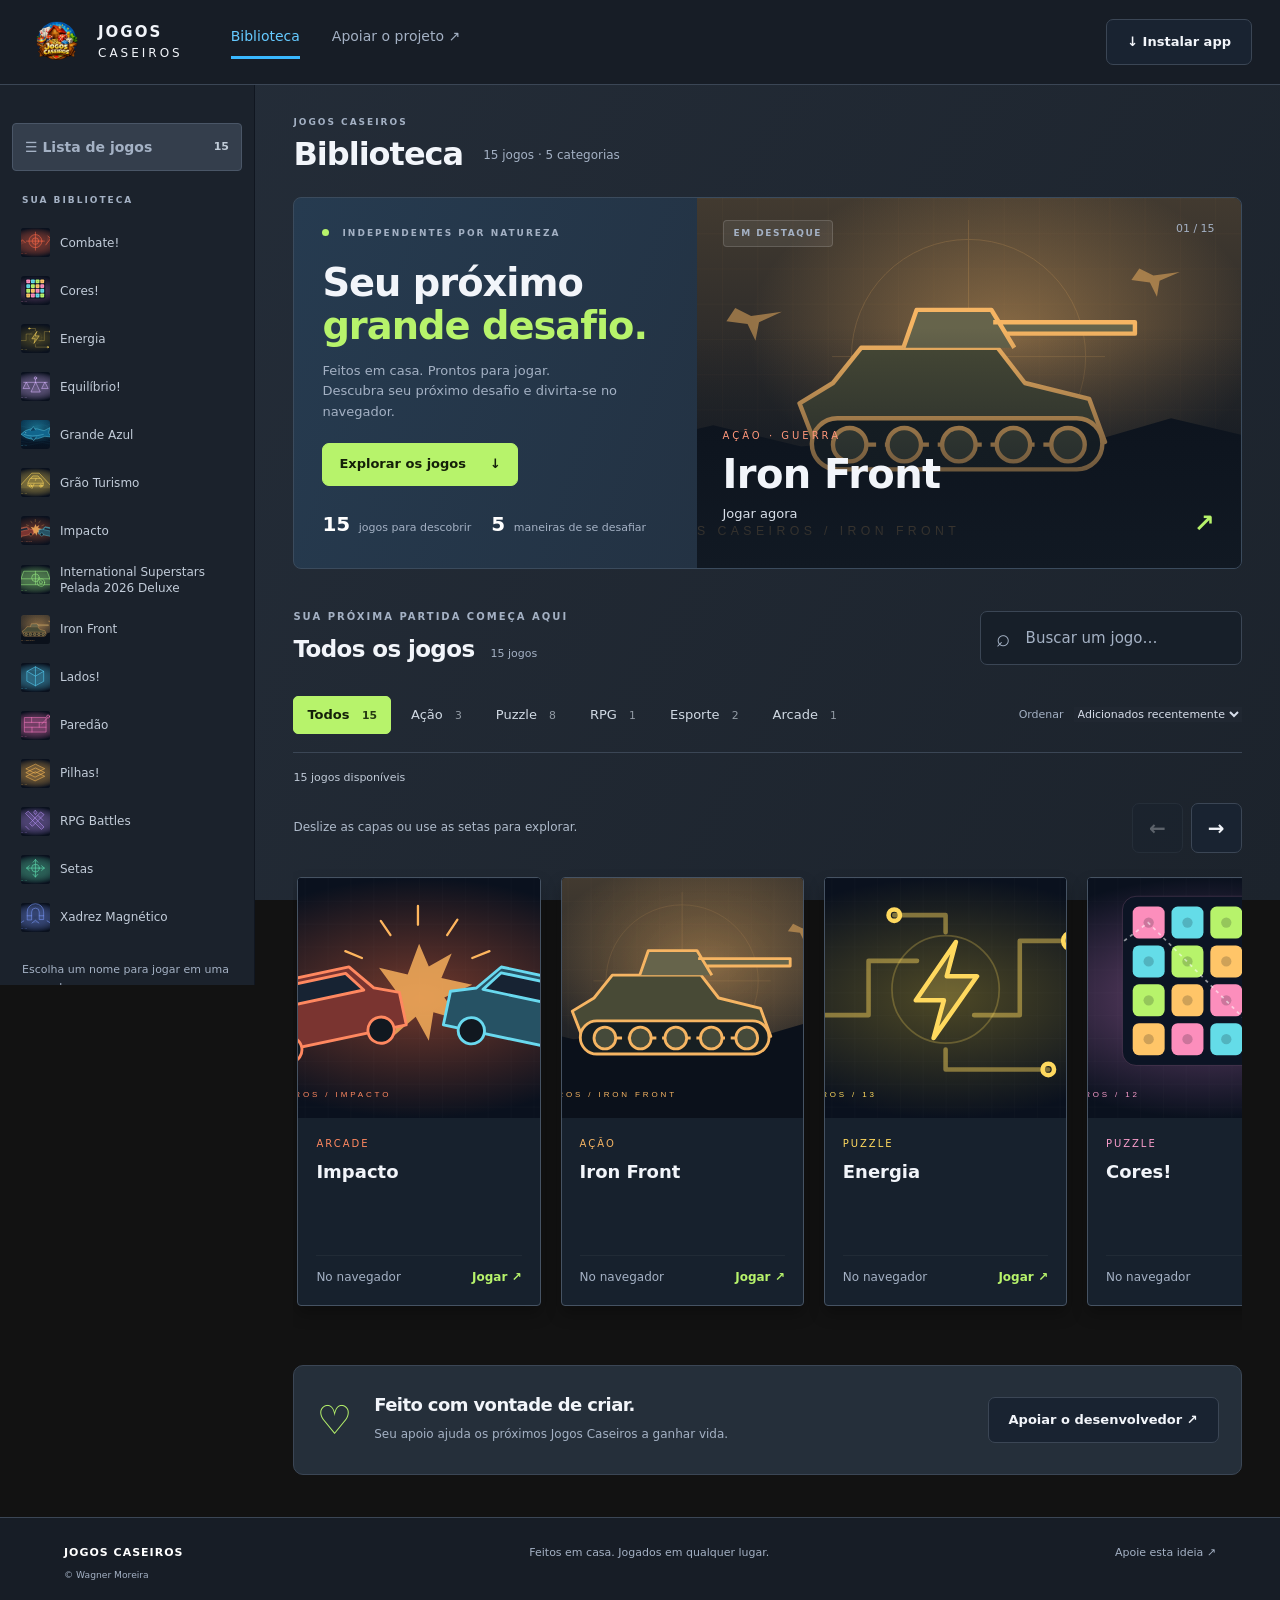
==== commit 4038c2a5: "Add files via upload" ====
--- a/index.html
+++ b/index.html
@@ -1,11 +1,12 @@
 <!doctype html>
-<html lang="pt-BR"><head><meta charset="utf-8"><meta name="viewport" content="width=device-width, initial-scale=1"><meta name="theme-color" content="#0b111b"><meta name="description" content="Jogos Caseiros: explore quinze jogos independentes de ação, puzzle, RPG e esporte. Escolha seu próximo desafio e jogue no navegador."><title>Jogos Caseiros — seu próximo desafio</title><link rel="icon" href="assets/icon.svg" type="image/svg+xml"><link rel="manifest" href="manifest.json"><link rel="apple-touch-icon" href="assets/img/logo.png"><link rel="stylesheet" href="style.css"><script src="games.js" defer></script><script src="pix.js" defer></script><script src="app.js" defer></script></head>
-<body><a class="skip" href="#content">Pular para o conteúdo</a><header class="topbar"><a class="brand" href="#home"><img src="assets/img/logo.png" alt="Jogos Caseiros"><span>JOGOS<span class="brand-light">CASEIROS</span></span></a><nav aria-label="Principal"><a href="#home" id="nav-home">Explorar</a><a href="#apoio" id="nav-support">Apoiar o projeto <span aria-hidden="true">↗</span></a></nav><button id="install-btn" class="secondary">↓ Instalar app</button></header>
-<main id="content" tabindex="-1"><section id="screen-home"><div class="hero"><div class="hero-copy"><p class="eyebrow"><span class="dot"></span> INDEPENDENTES POR NATUREZA</p><h1>Pequenos jogos.<br><em>Grandes desafios.</em></h1><p>Feitos em casa. Prontos para jogar.<br>Descubra seu próximo desafio e divirta-se no navegador.</p><a class="primary" href="#catalogo">Explorar os jogos <span>↓</span></a><div class="hero-stats"><span><b>15</b> jogos para descobrir</span><span><b>5</b> maneiras de se desafiar</span></div></div><a class="featured" href="https://wgrmoreira.github.io/Iron_Front/" target="_blank" rel="noopener noreferrer"><img src="assets/covers/13.svg" alt="Capa original de Iron Front: tanque em um cenário de guerra"><div class="feature-top"><span class="pill">EM DESTAQUE</span><span>01 / 15</span></div><div class="feature-bottom"><p>AÇÃO · GUERRA</p><h2>Iron Front</h2><span class="feature-play">Jogar agora <b>↗</b></span></div></a></div>
-<section id="catalogo" aria-labelledby="catalog-title"><div class="section-heading"><div><p class="eyebrow">SUA PRÓXIMA PARTIDA COMEÇA AQUI</p><h2 id="catalog-title">Explore a coleção<span class="small-count">15 jogos</span></h2></div><label class="search"><span aria-hidden="true">⌕</span><input id="search" type="search" placeholder="Buscar um jogo…" aria-label="Buscar jogos"></label></div><div class="toolbar"><div class="filters" role="group" aria-label="Categoria"><button class="selected" data-category="Todos" aria-pressed="true">Todos <small>15</small></button><button data-category="Ação" aria-pressed="false">Ação <small>3</small></button><button data-category="Puzzle" aria-pressed="false">Puzzle <small>8</small></button><button data-category="RPG" aria-pressed="false">RPG <small>1</small></button><button data-category="Esporte" aria-pressed="false">Esporte <small>2</small></button><button data-category="Arcade" aria-pressed="false">Arcade <small>1</small></button></div><label class="sort">Ordenar <select id="sort"><option value="original">Adicionados recentemente</option><option value="az">Nome: A–Z</option><option value="za">Nome: Z–A</option></select></label></div><p id="results" class="results" role="status" aria-live="polite"></p><div id="grid" class="grid"></div><div id="empty" hidden><h3>Nenhum jogo encontrado</h3><p>Tente outro nome ou explore todas as categorias.</p><button id="reset" class="secondary">Limpar filtros</button></div><noscript><p>Ative o JavaScript para usar os filtros. Habilite o JavaScript para acessar os jogos.</p></noscript></section>
-<aside class="support-banner"><div class="support-symbol" aria-hidden="true">♡</div><div><h2>Feito com vontade de criar.</h2><p>Seu apoio ajuda os próximos Jogos Caseiros a ganhar vida.</p></div><a class="secondary" href="#apoio">Apoiar o desenvolvedor ↗</a></aside></section>
+<html lang="pt-BR"><head><meta charset="utf-8"><meta name="viewport" content="width=device-width, initial-scale=1"><meta name="theme-color" content="#0b111b"><meta name="description" content="Jogos Caseiros: explore quinze jogos independentes de ação, puzzle, RPG e esporte. Escolha seu próximo desafio e jogue no navegador."><title>Jogos Caseiros — seu próximo desafio</title><link rel="icon" href="assets/icon.svg" type="image/svg+xml"><link rel="manifest" href="manifest.json"><link rel="apple-touch-icon" href="assets/img/logo.png"><link rel="stylesheet" href="style.css"><script src="games.js" defer></script><script src="pix.js" defer></script><script src="app.js" defer></script><script src="library.js" defer></script></head>
+<body><a class="skip" href="#content">Pular para o conteúdo</a><header class="topbar"><a class="brand" href="#home"><img src="assets/img/logo.png" alt="Jogos Caseiros"><span>JOGOS<span class="brand-light">CASEIROS</span></span></a><nav aria-label="Principal"><a href="#home" id="nav-home">Biblioteca</a><a href="#apoio" id="nav-support">Apoiar o projeto <span aria-hidden="true">↗</span></a></nav><button id="install-btn" class="secondary">↓ Instalar app</button></header>
+<main id="content" tabindex="-1"><section id="screen-home"><div class="library-layout"><aside class="library-sidebar"><details id="sidebar-panel" open><summary>☰ Lista de jogos <span>15</span></summary><div class="sidebar-content"><p class="eyebrow">SUA BIBLIOTECA</p><nav id="game-list" aria-label="Lista de nomes dos jogos"></nav><p class="sidebar-tip">Escolha um nome para jogar em uma nova aba.</p></div></details><a class="sidebar-support" href="#apoio">♡ Apoiar o desenvolvedor</a></aside><div class="library-main"><div class="library-title"><p class="eyebrow">JOGOS CASEIROS</p><h1>Biblioteca</h1><span>15 jogos · 5 categorias</span></div><div class="hero"><div class="hero-copy"><p class="eyebrow"><span class="dot"></span> INDEPENDENTES POR NATUREZA</p><h2>Seu próximo<br><em>grande desafio.</em></h2><p>Feitos em casa. Prontos para jogar.<br>Descubra seu próximo desafio e divirta-se no navegador.</p><a class="primary" href="#catalogo">Explorar os jogos <span>↓</span></a><div class="hero-stats"><span><b>15</b> jogos para descobrir</span><span><b>5</b> maneiras de se desafiar</span></div></div><a class="featured" href="https://wgrmoreira.github.io/Iron_Front/" target="_blank" rel="noopener noreferrer"><img src="assets/covers/13.svg" alt="Capa original de Iron Front: tanque em um cenário de guerra"><div class="feature-top"><span class="pill">EM DESTAQUE</span><span>01 / 15</span></div><div class="feature-bottom"><p>AÇÃO · GUERRA</p><h2>Iron Front</h2><span class="feature-play">Jogar agora <b>↗</b></span></div></a></div>
+<section id="catalogo" aria-labelledby="catalog-title"><div class="section-heading"><div><p class="eyebrow">SUA PRÓXIMA PARTIDA COMEÇA AQUI</p><h2 id="catalog-title">Todos os jogos<span class="small-count">15 jogos</span></h2></div><label class="search"><span aria-hidden="true">⌕</span><input id="search" type="search" placeholder="Buscar um jogo…" aria-label="Buscar jogos"></label></div><div class="toolbar"><div class="filters" role="group" aria-label="Categoria"><button class="selected" data-category="Todos" aria-pressed="true">Todos <small>15</small></button><button data-category="Ação" aria-pressed="false">Ação <small>3</small></button><button data-category="Puzzle" aria-pressed="false">Puzzle <small>8</small></button><button data-category="RPG" aria-pressed="false">RPG <small>1</small></button><button data-category="Esporte" aria-pressed="false">Esporte <small>2</small></button><button data-category="Arcade" aria-pressed="false">Arcade <small>1</small></button></div><label class="sort">Ordenar <select id="sort"><option value="original">Adicionados recentemente</option><option value="az">Nome: A–Z</option><option value="za">Nome: Z–A</option></select></label></div><p id="results" class="results" role="status" aria-live="polite"></p><div class="carousel-heading"><p>Deslize as capas ou use as setas para explorar.</p><div><button class="secondary" id="carousel-prev" aria-label="Jogos anteriores">←</button><button class="secondary" id="carousel-next" aria-label="Próximos jogos">→</button></div></div><div id="grid" class="grid" tabindex="0" role="region" aria-label="Carrossel de jogos"></div><div id="empty" hidden><h3>Nenhum jogo encontrado</h3><p>Tente outro nome ou explore todas as categorias.</p><button id="reset" class="secondary">Limpar filtros</button></div><noscript><p>Ative o JavaScript para usar os filtros. Habilite o JavaScript para acessar os jogos.</p></noscript></section>
+<aside class="support-banner"><div class="support-symbol" aria-hidden="true">♡</div><div><h2>Feito com vontade de criar.</h2><p>Seu apoio ajuda os próximos Jogos Caseiros a ganhar vida.</p></div><a class="secondary" href="#apoio">Apoiar o desenvolvedor ↗</a></aside></div></div></section>
 <section id="screen-donation" hidden aria-labelledby="support-title"><a class="back" href="#home">← Voltar aos jogos</a><div class="donation-layout"><div><p class="eyebrow">FAÇA PARTE DA PRÓXIMA FASE</p><h1 id="support-title">Um pequeno apoio.<br><em>Novas possibilidades.</em></h1><p class="support-copy">Apoie o desenvolvedor enviando um PIX de qualquer valor. Qualquer ajuda é bem-vinda.</p><p class="support-copy">Nos próximos jogos farei homenagens a quem nos apoiar.</p><span class="signature">Wagner Moreira<br><small>Desenvolvedor de Jogos Caseiros</small></span></div><div class="donation-box"><span class="pill">APOIE VIA PIX</span><h2>Obrigado por jogar junto.</h2><p>Abra o app do seu banco e escaneie o QR Code.</p><div class="qr-wrapper"><img id="qr-img" alt="QR Code PIX original de apoio ao desenvolvedor" width="200" height="200"></div><button class="primary" id="copy-pix">Copiar código PIX <span>⧉</span></button><details><summary>Ver código PIX</summary><label for="pix-code">Selecione e copie manualmente se necessário.</label><textarea id="pix-code" readonly rows="5"></textarea></details></div></div></section></main>
 <footer><span>JOGOS CASEIROS <small>© Wagner Moreira</small></span><span>Feitos em casa. Jogados em qualquer lugar.</span><a href="#apoio">Apoie esta ideia ↗</a></footer><div id="toast" role="status" aria-live="polite"></div><dialog id="install-modal"><button class="close" aria-label="Fechar">×</button><p class="eyebrow">SEMPRE POR PERTO</p><h2>Leve os jogos com você.</h2><p id="install-instructions">No menu do navegador, escolha “Instalar app” ou “Adicionar à tela inicial”.</p><p class="muted">O catálogo pode ser consultado offline após a primeira visita. Os jogos e o QR Code precisam de internet.</p><button class="primary close-modal">Entendi</button></dialog></body></html>
 
 
 
+
--- a/style.css
+++ b/style.css
@@ -4,3 +4,21 @@
 @media(max-width:400px){.grid{grid-template-columns:1fr}.topbar nav{width:100%;justify-content:space-between;order:3}.hero-copy h1{font-size:38px}.hero-stats{flex-direction:column;gap:6px}.featured{min-height:270px}.donation-box{padding:18px 12px}.qr-wrapper{max-width:100%}.section-heading h2{font-size:24px}}
 @media(pointer:coarse){button,.filters button,select,nav a,summary{min-height:44px}nav a{display:inline-flex;align-items:center}.card:hover{transform:none}}
 
+/* Biblioteca: lista lateral e prateleira horizontal. */
+:root{--bg:#202731;--panel:#29323e;--line:#3b4655;--accent:#b7f36b}
+body{background:linear-gradient(120deg,#252e3a,#1c232c);background-attachment:fixed}
+.topbar{background:#171d26;padding:18px 28px}.topbar nav a[aria-current=page]{color:#65caff;border-bottom:3px solid #39b8ff;padding-bottom:8px}
+main{max-width:none;padding:0}#content:focus{outline:none}.library-layout{display:grid;grid-template-columns:255px minmax(0,1fr);min-height:85vh}
+.library-sidebar{background:#1b222c;border-right:1px solid #101620;position:sticky;top:0;align-self:start;height:100vh;overflow-y:auto;padding:18px 12px;scrollbar-width:thin}
+.library-sidebar details>summary{cursor:pointer;display:flex;justify-content:space-between;align-items:center;padding:12px;background:#343e4c;border:1px solid #4a5667;border-radius:4px;font-weight:650;font-size:14px;list-style:none;min-height:44px}.library-sidebar summary span{font-size:11px;color:#c1ccd8}.sidebar-content{padding-top:22px}.sidebar-content>.eyebrow{padding:0 10px;margin-bottom:12px;font-size:9px}
+#game-list{display:flex;flex-direction:column;gap:2px}.list-game{display:flex;align-items:center;gap:10px;padding:8px 9px;min-height:46px;color:#c2ccd9;font-size:12px;line-height:1.35;border-radius:3px}.list-game img{width:29px;height:29px;object-fit:cover;border-radius:3px;flex-shrink:0}.list-game:hover,.list-game:focus-visible{background:#364b60;color:white}.sidebar-tip{padding:10px;color:#a4b1c4;font-size:11px}.sidebar-support{display:block;border-top:1px solid #364252;padding:18px 10px;color:var(--accent);font-size:12px}
+.library-main{min-width:0;padding:30px clamp(20px,3vw,50px)}.library-title{display:flex;align-items:center;gap:20px;margin-bottom:24px;flex-wrap:wrap}.library-title .eyebrow{width:100%;margin:0 0 -12px;font-size:9px}.library-title h1{font-size:32px;letter-spacing:-1px;margin:0}.library-title>span{font-size:12px;color:#a4b1c4}
+.hero{background:linear-gradient(110deg,#263b50,#202936);border:1px solid #3b4b5d;border-radius:8px;padding:0;gap:0;overflow:hidden;margin-bottom:40px;grid-template-columns:.85fr 1.15fr}.hero-copy{padding:28px}.hero-copy h2{font-size:clamp(26px,3vw,44px);line-height:1.12;letter-spacing:-1px}.hero-copy>p:not(.eyebrow){font-size:13px;margin:14px 0 20px}.hero-copy .eyebrow{font-size:9px}.hero-stats{margin-top:22px;gap:20px}.featured{border:0;border-radius:0;min-height:320px;height:100%;box-shadow:none}.featured img{object-fit:cover}.feature-bottom h2{font-size:40px}.hero-copy .primary{font-size:13px;padding:10px 16px}
+.section-heading{gap:20px}.section-heading h2{font-size:23px}.search{background:#171f29}.toolbar{flex-wrap:wrap}.filters button{color:#d1dae4}.filters .selected{background:#b7f36b;color:#142009}.sort select{background:#202731}.results{color:#c0cad7}
+.carousel-heading{display:flex;justify-content:space-between;align-items:center;margin:0 0 16px;gap:15px}.carousel-heading p{font-size:12px;color:#aebaca;margin:0}.carousel-heading>div{display:flex;gap:8px}.carousel-heading button{padding:8px 16px;min-width:44px;min-height:44px;font-size:20px}.carousel-heading button:disabled{opacity:.3;cursor:default}
+#grid.grid{display:flex;gap:20px;overflow-x:auto;scroll-snap-type:x mandatory;scrollbar-width:thin;scrollbar-color:#64768a #19212b;padding:8px 4px 24px;overscroll-behavior-x:contain;scroll-padding-inline:4px}
+#grid .card{flex:0 0 clamp(195px,19vw,260px);scroll-snap-align:start;background:#17212d;border:1px solid #465363;border-radius:4px;box-shadow:0 8px 15px #0004}#grid .card img{height:240px;aspect-ratio:auto;object-fit:cover;background:#0a111e}#grid .card:hover{transform:translateY(-4px);border-color:var(--game-color)}#grid .card-body{min-height:170px;padding:18px}#grid .card h3{font-size:18px}#grid .card-category{font-size:10px}.card-bottom{font-size:12px}.support-banner{margin:35px 0 12px;background:#252f3a;padding:22px}.support-banner h2{font-size:18px}.support-banner p{font-size:12px}footer{background:#171d26}.donation-layout{max-width:1200px;margin:auto;padding:50px 30px 70px}#screen-donation>.back{display:inline-block;margin:30px}.donation-box{background:#1b2532}
+@media(min-width:1600px){#grid .card{flex-basis:240px}#grid .card img{height:270px}}
+@media(max-width:1050px){.library-layout{grid-template-columns:220px minmax(0,1fr)}.hero{grid-template-columns:1fr}.hero-copy{display:none}.featured{min-height:300px}.toolbar{flex-direction:column;align-items:flex-start}.sort{flex-direction:row;align-items:center}.library-title h1{font-size:28px}}
+@media(max-width:760px){.topbar{padding:16px 20px}.library-layout{display:block}.library-sidebar{position:static;height:auto;padding:12px 20px;border-right:0;border-bottom:1px solid #394757}.sidebar-support,.sidebar-tip{display:none}.sidebar-content{padding-top:15px}#game-list{max-height:290px;overflow-y:auto}.list-game{font-size:14px}.library-main{padding:24px 20px}.library-title{gap:10px}.hero{margin-bottom:30px}.featured{min-height:270px}.section-heading{flex-direction:column}.search{width:100%}.search input{max-width:none}.carousel-heading p{max-width:210px;font-size:11px}#grid .card{flex-basis:70vw;max-width:270px}#grid .card img{height:220px}#grid .card-body{min-height:150px}.support-banner{margin-top:24px}.library-title>span{font-size:11px}}
+@media(prefers-reduced-motion:reduce){#grid .card{transition:none}}
